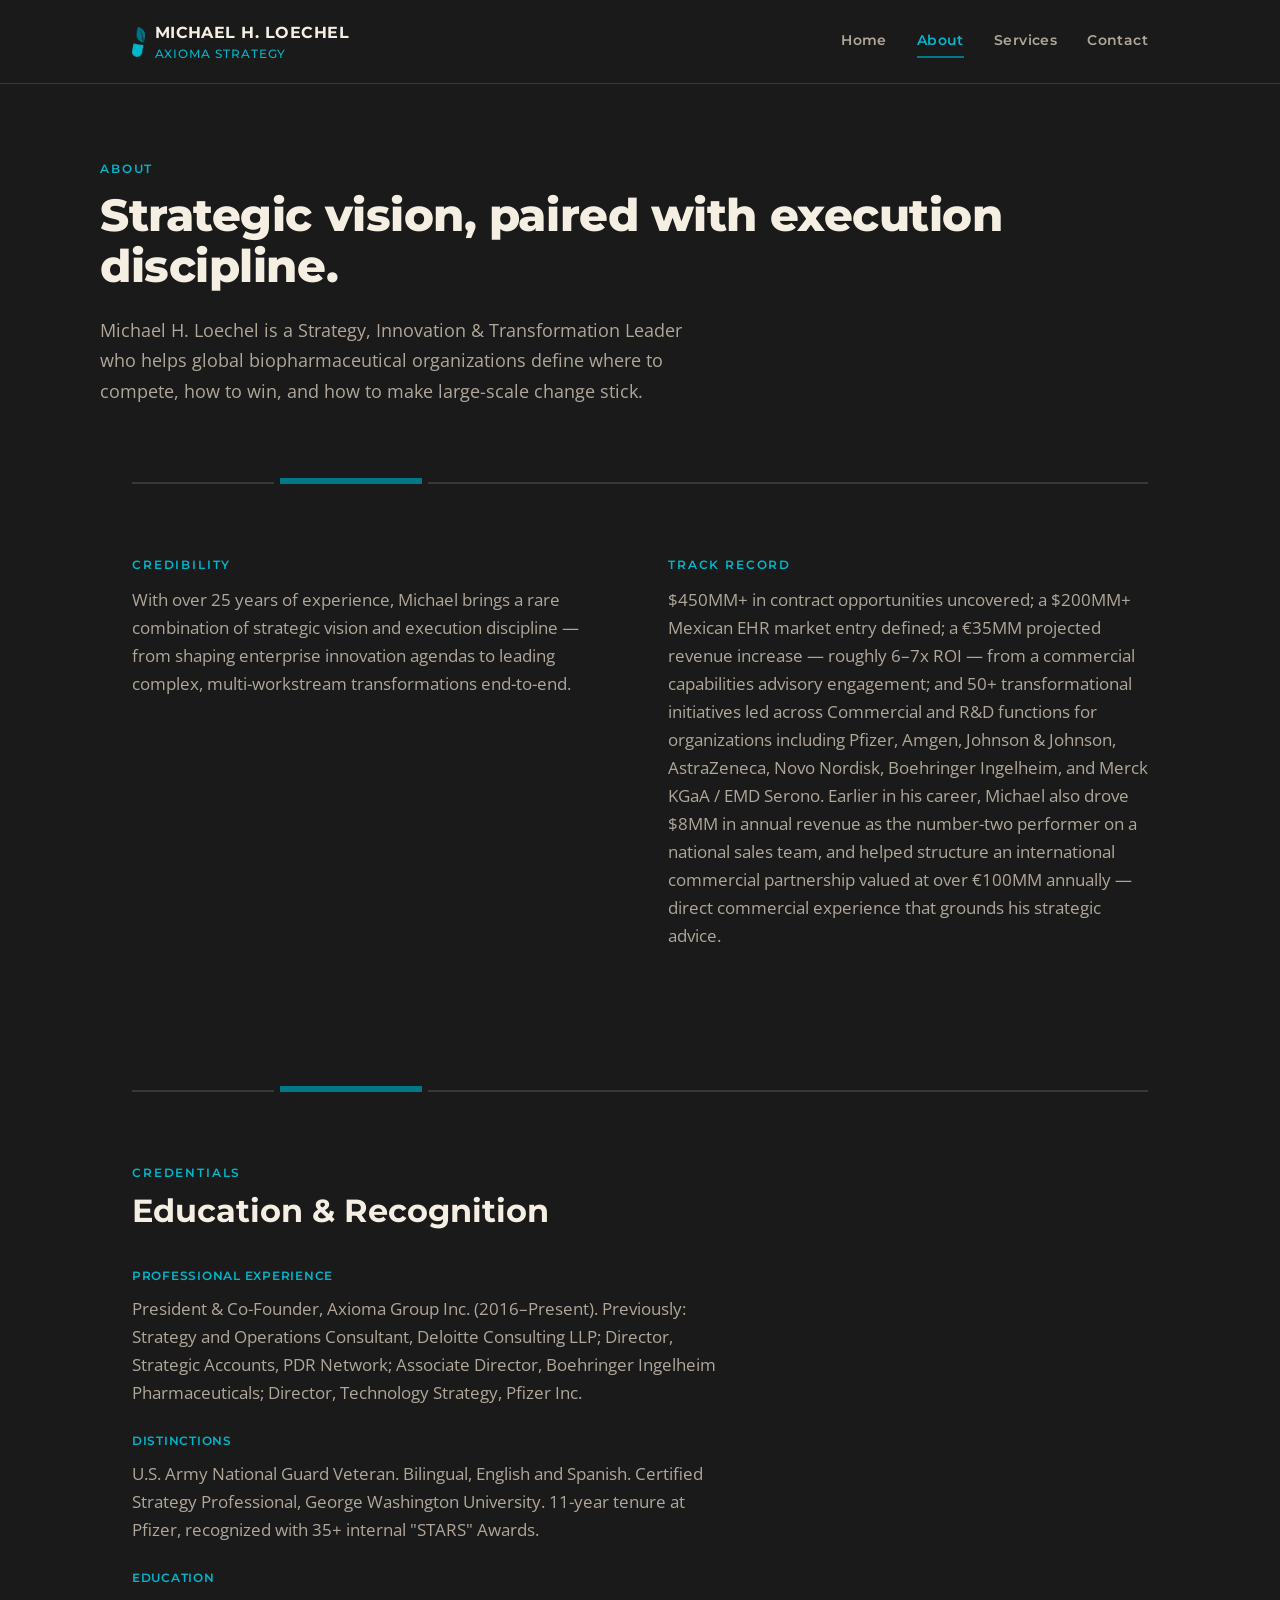
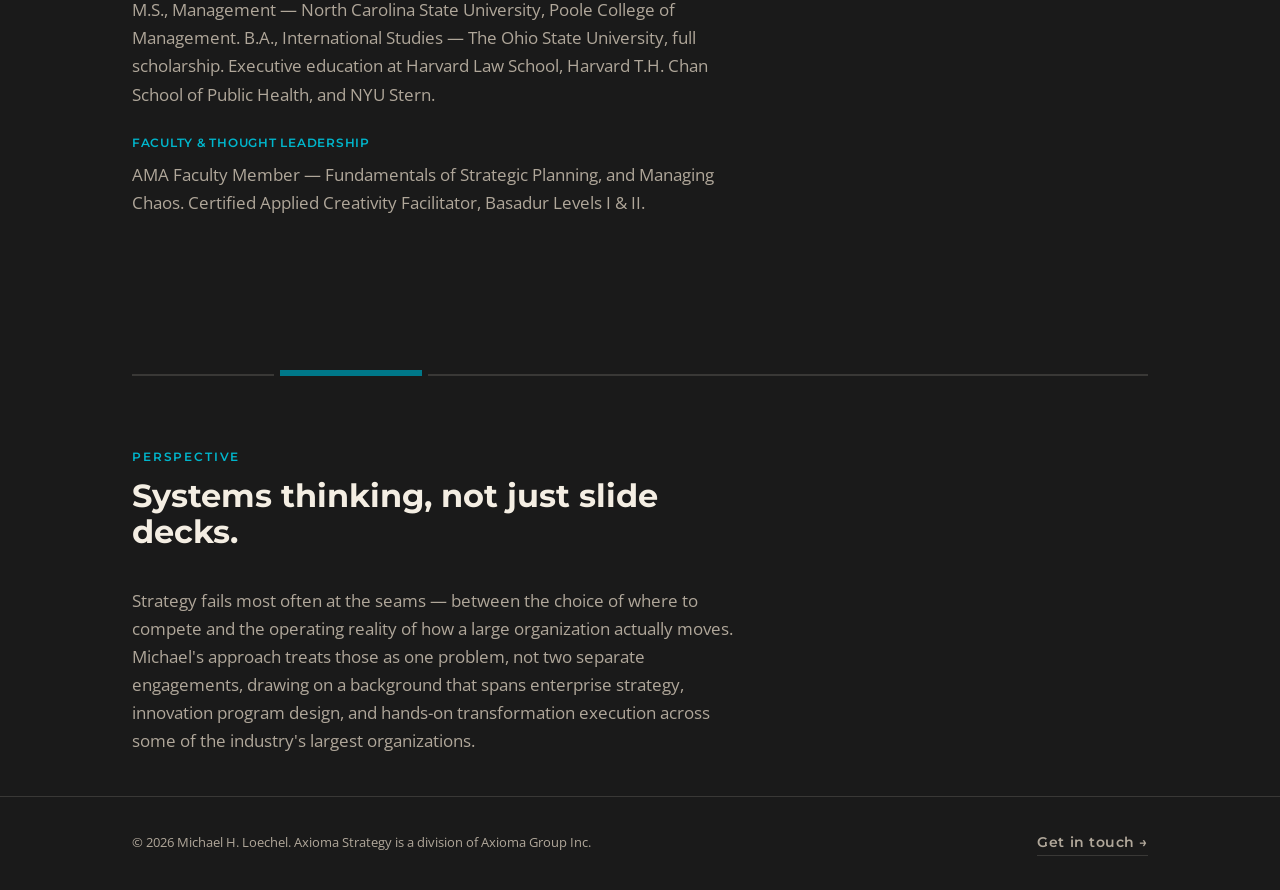
==== about.html @ edd71de4 "Update logo, favicon, spacing, and LinkedIn link" ====
<!DOCTYPE html>
<html lang="en">
<head>
<meta charset="UTF-8">
<meta name="viewport" content="width=device-width, initial-scale=1.0">
<title>About — Michael H. Loechel</title>
<meta name="description" content="Background, credentials, and track record of Michael H. Loechel, Strategy, Innovation & Transformation Leader.">
<link rel="icon" href="favicon.png" type="image/png">
<link rel="stylesheet" href="style.css">
</head>
<body>

<header class="site">
  <div class="nav-row">
    <a href="index.html" class="brand" style="text-decoration:none;">
      <img class="brand-mark" src="axioma-mark.png" alt="Axioma mark">
      <span class="brand-text">
        <span class="brand-name">Michael H. Loechel</span><br>
        <span class="brand-firm">Axioma Strategy</span>
      </span>
    </a>
    <nav class="main">
      <a href="index.html">Home</a>
      <a href="about.html" class="active">About</a>
      <a href="services.html">Services</a>
      <a href="contact.html">Contact</a>
    </nav>
  </div>
</header>

<main>
  <div class="wrap hero" style="padding-bottom:0;">
    <span class="eyebrow">About</span>
    <h1 style="font-size:clamp(2rem,3.6vw,2.8rem);">Strategic vision, paired with execution discipline.</h1>
    <p class="hero-lede" style="max-width:62ch;">Michael H. Loechel is a Strategy, Innovation &amp; Transformation Leader who helps global biopharmaceutical organizations define where to compete, how to win, and how to make large-scale change stick.</p>
  </div>

  <div class="wrap"><div class="cascade-divider"><span></span><span></span><span></span><span></span></div></div>

  <div class="wrap">
    <section>
      <div class="two-col">
        <div>
          <span class="eyebrow">Credibility</span>
          <p>With over 25 years of experience, Michael brings a rare combination of strategic vision and execution discipline — from shaping enterprise innovation agendas to leading complex, multi-workstream transformations end-to-end.</p>
        </div>
        <div>
          <span class="eyebrow">Track Record</span>
          <p>$450MM+ in contract opportunities uncovered; a $200MM+ Mexican EHR market entry defined; a €35MM projected revenue increase — roughly 6–7x ROI — from a commercial capabilities advisory engagement; and 50+ transformational initiatives led across Commercial and R&amp;D functions for organizations including Pfizer, Amgen, Johnson &amp; Johnson, AstraZeneca, Novo Nordisk, Boehringer Ingelheim, and Merck KGaA / EMD Serono. Earlier in his career, Michael also drove $8MM in annual revenue as the number-two performer on a national sales team, and helped structure an international commercial partnership valued at over €100MM annually — direct commercial experience that grounds his strategic advice.</p>
        </div>
      </div>
    </section>
  </div>

  <div class="wrap"><div class="cascade-divider"><span></span><span></span><span></span><span></span></div></div>

  <div class="wrap">
    <section>
      <div class="section-head">
        <span class="eyebrow">Credentials</span>
        <h2>Education &amp; Recognition</h2>
      </div>
      <dl class="credentials" style="max-width:60ch;">
        <dt>Professional Experience</dt>
        <dd>President &amp; Co-Founder, Axioma Group Inc. (2016–Present). Previously: Strategy and Operations Consultant, Deloitte Consulting LLP; Director, Strategic Accounts, PDR Network; Associate Director, Boehringer Ingelheim Pharmaceuticals; Director, Technology Strategy, Pfizer Inc.</dd>

        <dt>Distinctions</dt>
        <dd>U.S. Army National Guard Veteran. Bilingual, English and Spanish. Certified Strategy Professional, George Washington University. 11-year tenure at Pfizer, recognized with 35+ internal "STARS" Awards.</dd>

        <dt>Education</dt>
        <dd>M.S., Management — North Carolina State University, Poole College of Management. B.A., International Studies — The Ohio State University, full scholarship. Executive education at Harvard Law School, Harvard T.H. Chan School of Public Health, and NYU Stern.</dd>

        <dt>Faculty &amp; Thought Leadership</dt>
        <dd>AMA Faculty Member — Fundamentals of Strategic Planning, and Managing Chaos. Certified Applied Creativity Facilitator, Basadur Levels I &amp; II.</dd>
      </dl>
    </section>
  </div>

  <div class="wrap"><div class="cascade-divider"><span></span><span></span><span></span><span></span></div></div>

  <div class="wrap">
    <section style="padding-bottom:0;">
      <div class="section-head">
        <span class="eyebrow">Perspective</span>
        <h2>Systems thinking, not just slide decks.</h2>
      </div>
      <p style="max-width:62ch;">Strategy fails most often at the seams — between the choice of where to compete and the operating reality of how a large organization actually moves. Michael's approach treats those as one problem, not two separate engagements, drawing on a background that spans enterprise strategy, innovation program design, and hands-on transformation execution across some of the industry's largest organizations.</p>
    </section>
  </div>
</main>

<footer class="site">
  <div class="wrap footer-row">
    <span class="footer-legal">© 2026 Michael H. Loechel. Axioma Strategy is a division of Axioma Group Inc.</span>
    <a href="contact.html" class="btn-ghost">Get in touch →</a>
  </div>
</footer>

</body>
</html>
---- style.css ----
@import url('https://fonts.googleapis.com/css2?family=Montserrat:wght@400;500;600;700;800&family=Open+Sans:wght@400;500;600&display=swap');

:root{
  --bg:#1A1A1A;
  --text:#F4EEE3;
  --text-dim:#B0A79A;
  --copper:#007889;
  --copper-bright:#00B6CC;
  --line:rgba(244,238,227,0.14);
  --max:1080px;
}

*{box-sizing:border-box;}
html{scroll-behavior:smooth;}
body{
  margin:0;
  background:var(--bg);
  color:var(--text);
  font-family:'Open Sans',Tahoma,Arial,sans-serif;
  font-size:17px;
  line-height:1.65;
  -webkit-font-smoothing:antialiased;
}

a{color:var(--copper-bright);text-decoration:none;}
a:hover{color:var(--copper);text-decoration:underline;}
a:focus-visible, button:focus-visible{outline:2px solid var(--copper-bright);outline-offset:3px;}

h1,h2,h3{
  font-family:'Montserrat',Arial,sans-serif;
  color:var(--text);
  margin:0 0 .5em 0;
  line-height:1.15;
}
h1{font-weight:800;font-size:clamp(2.4rem,4.5vw,3.6rem);letter-spacing:-0.01em;}
h2{font-weight:700;font-size:clamp(1.5rem,2.6vw,2rem);}
h3{font-weight:600;font-size:1.15rem;}

p{margin:0 0 1.1em 0;color:var(--text-dim);}
p:last-child{margin-bottom:0;}

.eyebrow{
  font-family:'Montserrat',Arial,sans-serif;
  font-weight:600;
  font-size:.72rem;
  letter-spacing:.16em;
  text-transform:uppercase;
  color:var(--copper-bright);
  margin:0 0 .9em 0;
  display:block;
}

.wrap{max-width:var(--max);margin:0 auto;padding:0 32px;}

/* ---------- Nav ---------- */
header.site{
  border-bottom:1px solid var(--line);
  background:var(--bg);
  position:sticky;top:0;z-index:10;
}
.nav-row{
  max-width:var(--max);margin:0 auto;padding:22px 32px;
  display:flex;justify-content:space-between;align-items:center;gap:24px;flex-wrap:wrap;
}
.brand{display:flex;align-items:center;gap:10px;}
.brand-text{line-height:1.15;}
.brand-name{
  font-family:'Montserrat',Arial,sans-serif;font-weight:700;
  font-size:1.02rem;letter-spacing:.03em;color:var(--text);
  text-transform:uppercase;
}
.brand-firm{
  font-family:'Montserrat',Arial,sans-serif;font-weight:500;
  font-size:.72rem;letter-spacing:.08em;color:var(--copper-bright);
  text-transform:uppercase;
}
.brand-mark{height:30px;width:auto;flex-shrink:0;}

nav.main{display:flex;gap:30px;}
nav.main a{
  font-family:'Montserrat',Arial,sans-serif;font-weight:600;font-size:.85rem;
  letter-spacing:.03em;color:var(--text-dim);text-decoration:none;
  padding:4px 0;border-bottom:2px solid transparent;
}
nav.main a:hover{color:var(--text);text-decoration:none;border-bottom-color:var(--line);}
nav.main a.active{color:var(--copper-bright);border-bottom-color:var(--copper);}

/* ---------- Hero ---------- */
.hero{padding:76px 0 56px 0;}
.hero-grid{
  display:grid;grid-template-columns:1.15fr .85fr;gap:56px;align-items:center;
}
.hero-lede{font-size:1.15rem;color:var(--text-dim);max-width:46ch;}
.hero-cascade{width:100%;height:auto;}
.cta-row{margin-top:34px;display:flex;gap:22px;align-items:center;flex-wrap:wrap;}
.btn{
  font-family:'Montserrat',Arial,sans-serif;font-weight:600;font-size:.85rem;
  letter-spacing:.04em;text-transform:uppercase;
  background:var(--copper);color:var(--text);padding:14px 26px;
  border:1px solid var(--copper);display:inline-block;text-decoration:none;
}
.btn:hover{background:var(--copper-bright);border-color:var(--copper-bright);color:#101014;text-decoration:none;}
.btn-ghost{
  font-family:'Montserrat',Arial,sans-serif;font-weight:600;font-size:.85rem;
  letter-spacing:.04em;color:var(--text-dim);text-decoration:none;
  border-bottom:1px solid var(--line);padding-bottom:2px;
}
.btn-ghost:hover{color:var(--copper-bright);border-color:var(--copper);}

/* ---------- Cascade divider (signature structural device) ---------- */
.cascade-divider{display:flex;height:14px;margin:64px 0;}
.cascade-divider span{height:2px;align-self:flex-end;background:var(--line);}
.cascade-divider span:nth-child(1){width:14%;}
.cascade-divider span:nth-child(2){width:14%;height:6px;background:var(--copper);margin:0 6px;}
.cascade-divider span:nth-child(3){width:14%;}
.cascade-divider span:nth-child(4){flex:1;}

/* ---------- Sections ---------- */
section{padding:8px 0 64px 0;}
.section-head{max-width:60ch;margin-bottom:36px;}

.stat-row{display:grid;grid-template-columns:repeat(3,1fr);gap:40px;margin-top:40px;}
.stat{border-top:2px solid var(--copper);padding-top:16px;}
.stat .num{
  font-family:'Montserrat',Arial,sans-serif;font-weight:800;font-size:2.1rem;color:var(--text);
  display:block;margin-bottom:6px;
}
.stat .label{color:var(--text-dim);font-size:.92rem;}

.two-col{display:grid;grid-template-columns:1fr 1fr;gap:56px;}
.list-clean{list-style:none;margin:0;padding:0;}
.list-clean li{padding:14px 0;border-bottom:1px solid var(--line);}
.list-clean li:first-child{border-top:1px solid var(--line);}

.service-item{padding:28px 0;border-top:1px solid var(--line);display:grid;grid-template-columns:.6fr 2fr;gap:32px;}
.service-item:last-child{border-bottom:1px solid var(--line);}
.service-num{font-family:'Montserrat',Arial,sans-serif;font-weight:700;color:var(--copper-bright);font-size:.85rem;letter-spacing:.06em;}
.service-body h3{margin-bottom:.4em;color:var(--text);}
.service-body p{color:var(--text-dim);}

.credentials dt{
  font-family:'Montserrat',Arial,sans-serif;font-weight:600;font-size:.78rem;
  letter-spacing:.06em;text-transform:uppercase;color:var(--copper-bright);
  margin-top:24px;
}
.credentials dt:first-child{margin-top:0;}
.credentials dd{margin:8px 0 0 0;color:var(--text-dim);}

/* ---------- Contact ---------- */
.contact-block{
  border-top:1px solid var(--line);border-bottom:1px solid var(--line);
  padding:40px 0;margin:8px 0 40px 0;
}
.contact-row{display:flex;justify-content:space-between;align-items:baseline;padding:14px 0;gap:20px;flex-wrap:wrap;}
.contact-row + .contact-row{border-top:1px solid var(--line);}
.contact-label{font-family:'Montserrat',Arial,sans-serif;font-weight:600;font-size:.78rem;letter-spacing:.06em;text-transform:uppercase;color:var(--text-dim);}
.contact-value{font-size:1.05rem;color:var(--text);}

/* ---------- Footer ---------- */
footer.site{border-top:1px solid var(--line);padding:34px 0;margin-top:40px;}
.footer-row{display:flex;justify-content:space-between;align-items:center;flex-wrap:wrap;gap:12px;}
.footer-legal{font-size:.82rem;color:var(--text-dim);}

@media (max-width:760px){
  .hero-grid{grid-template-columns:1fr;}
  .hero-cascade{max-width:220px;order:-1;}
  .two-col{grid-template-columns:1fr;gap:8px;}
  .stat-row{grid-template-columns:1fr;gap:24px;}
  .service-item{grid-template-columns:1fr;gap:8px;}
  .nav-row{padding:18px 20px;}
  .wrap{padding:0 20px;}
  nav.main{gap:18px;width:100%;justify-content:flex-start;}
}

@media (prefers-reduced-motion: reduce){
  html{scroll-behavior:auto;}
}
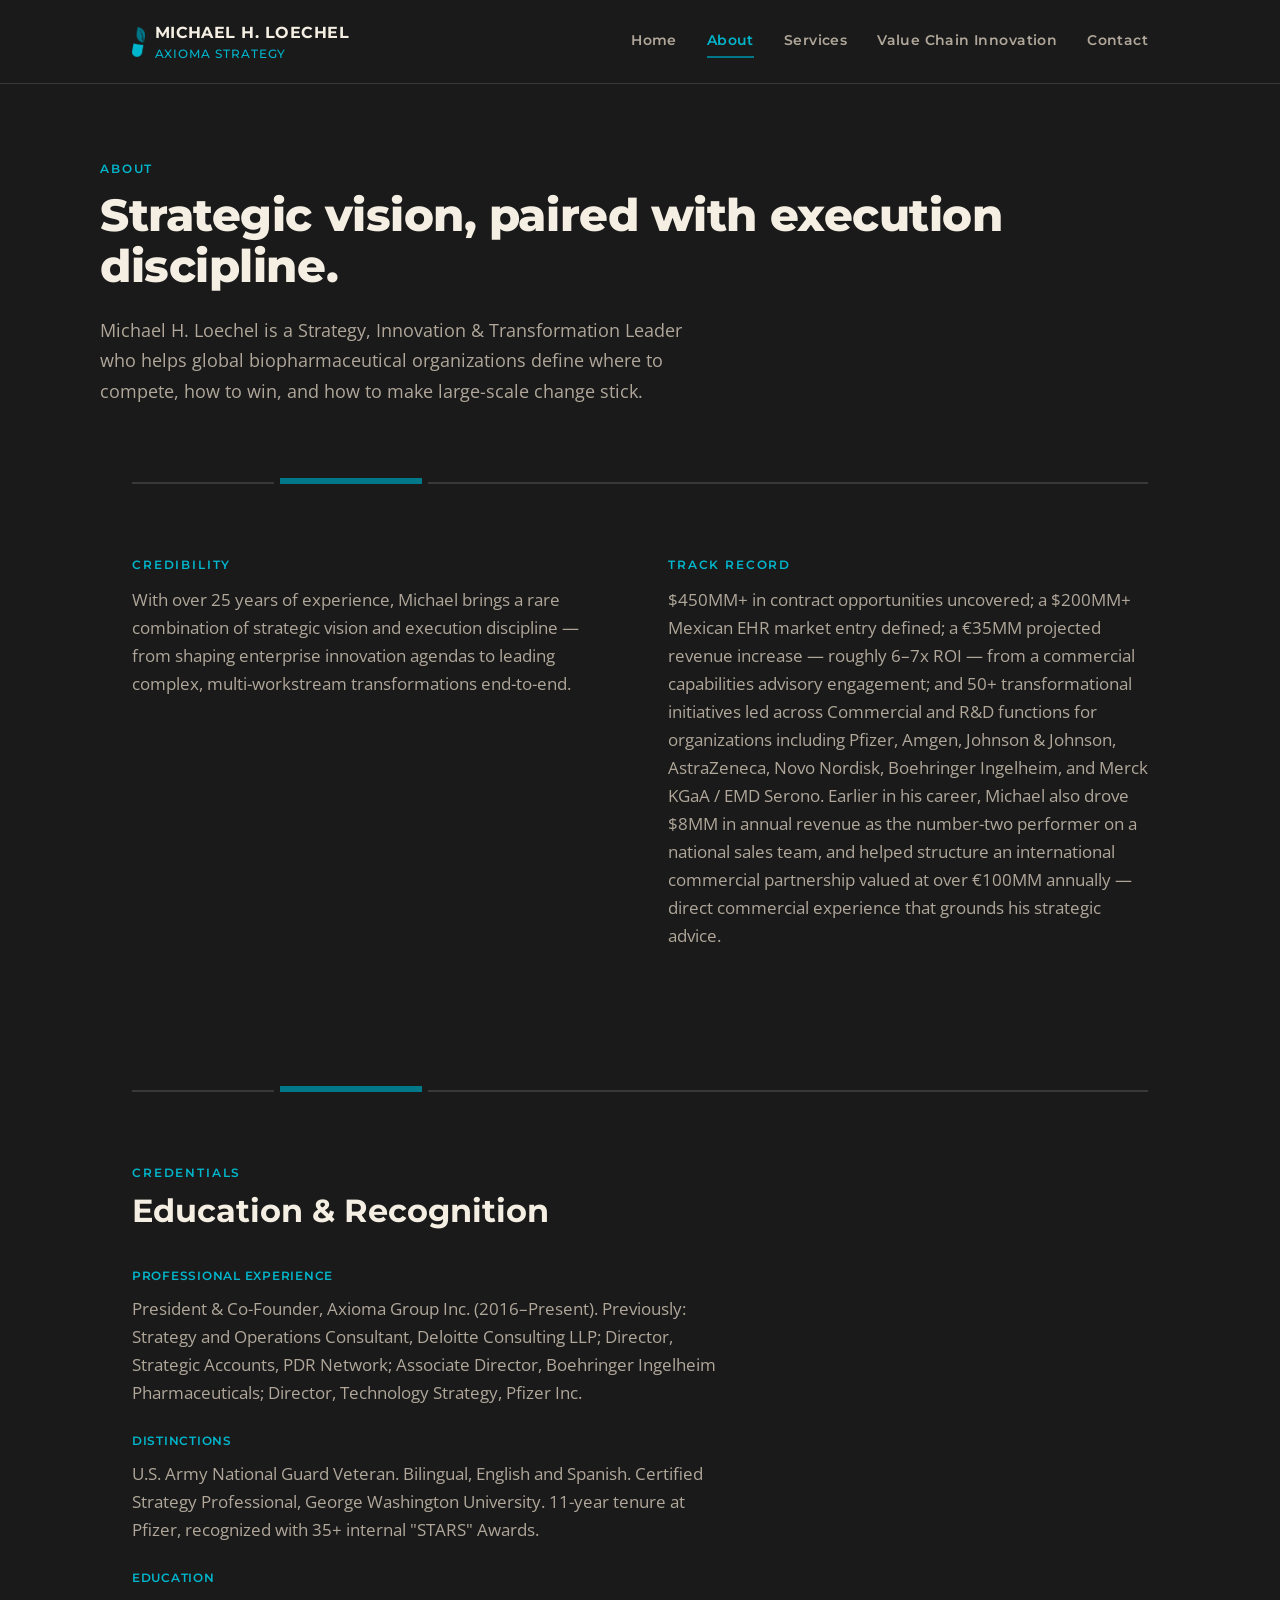
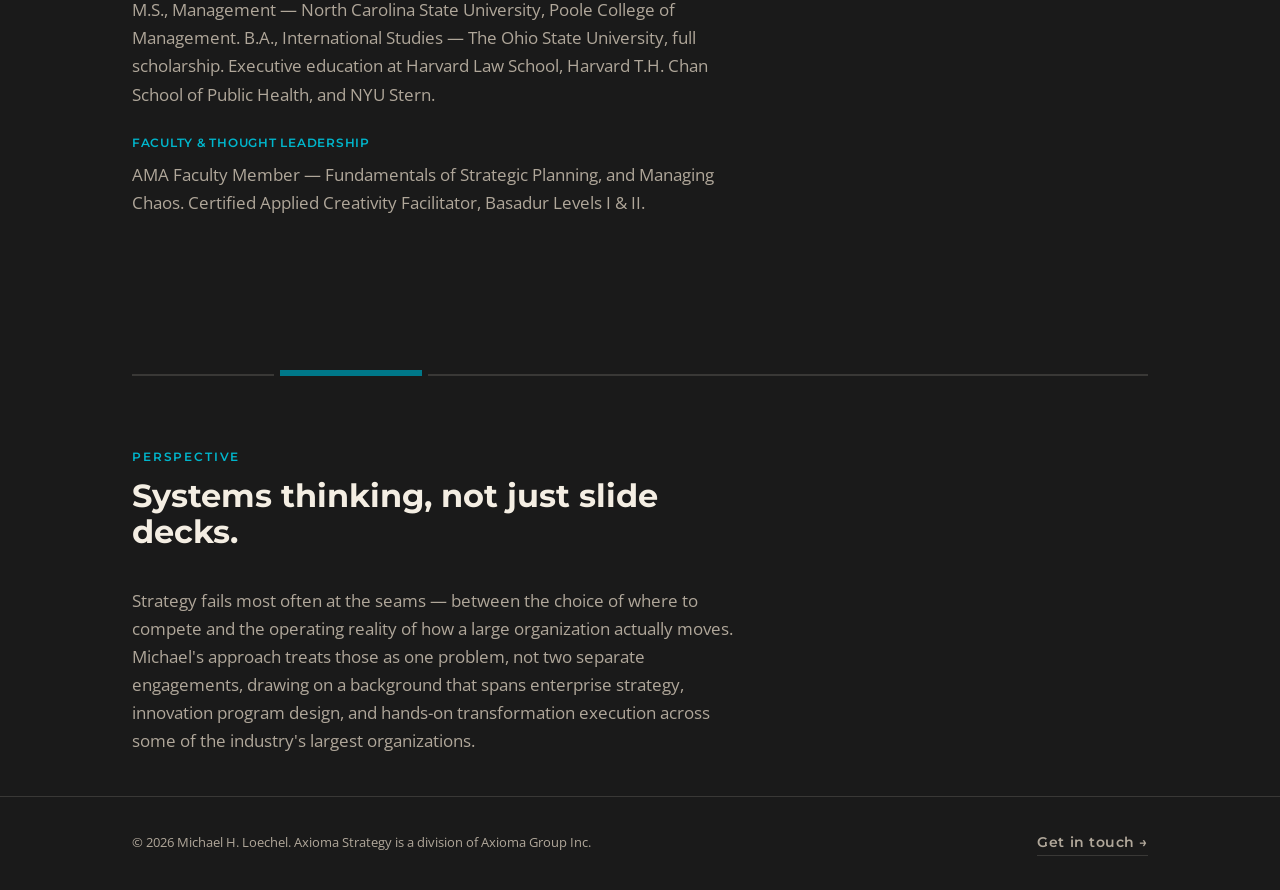
==== commit 7b6ceed5: "Add files via upload" ====
--- a/about.html
+++ b/about.html
@@ -23,6 +23,7 @@
       <a href="index.html">Home</a>
       <a href="about.html" class="active">About</a>
       <a href="services.html">Services</a>
+      <a href="value-chain-innovation.html">Value Chain Innovation</a>
       <a href="contact.html">Contact</a>
     </nav>
   </div>
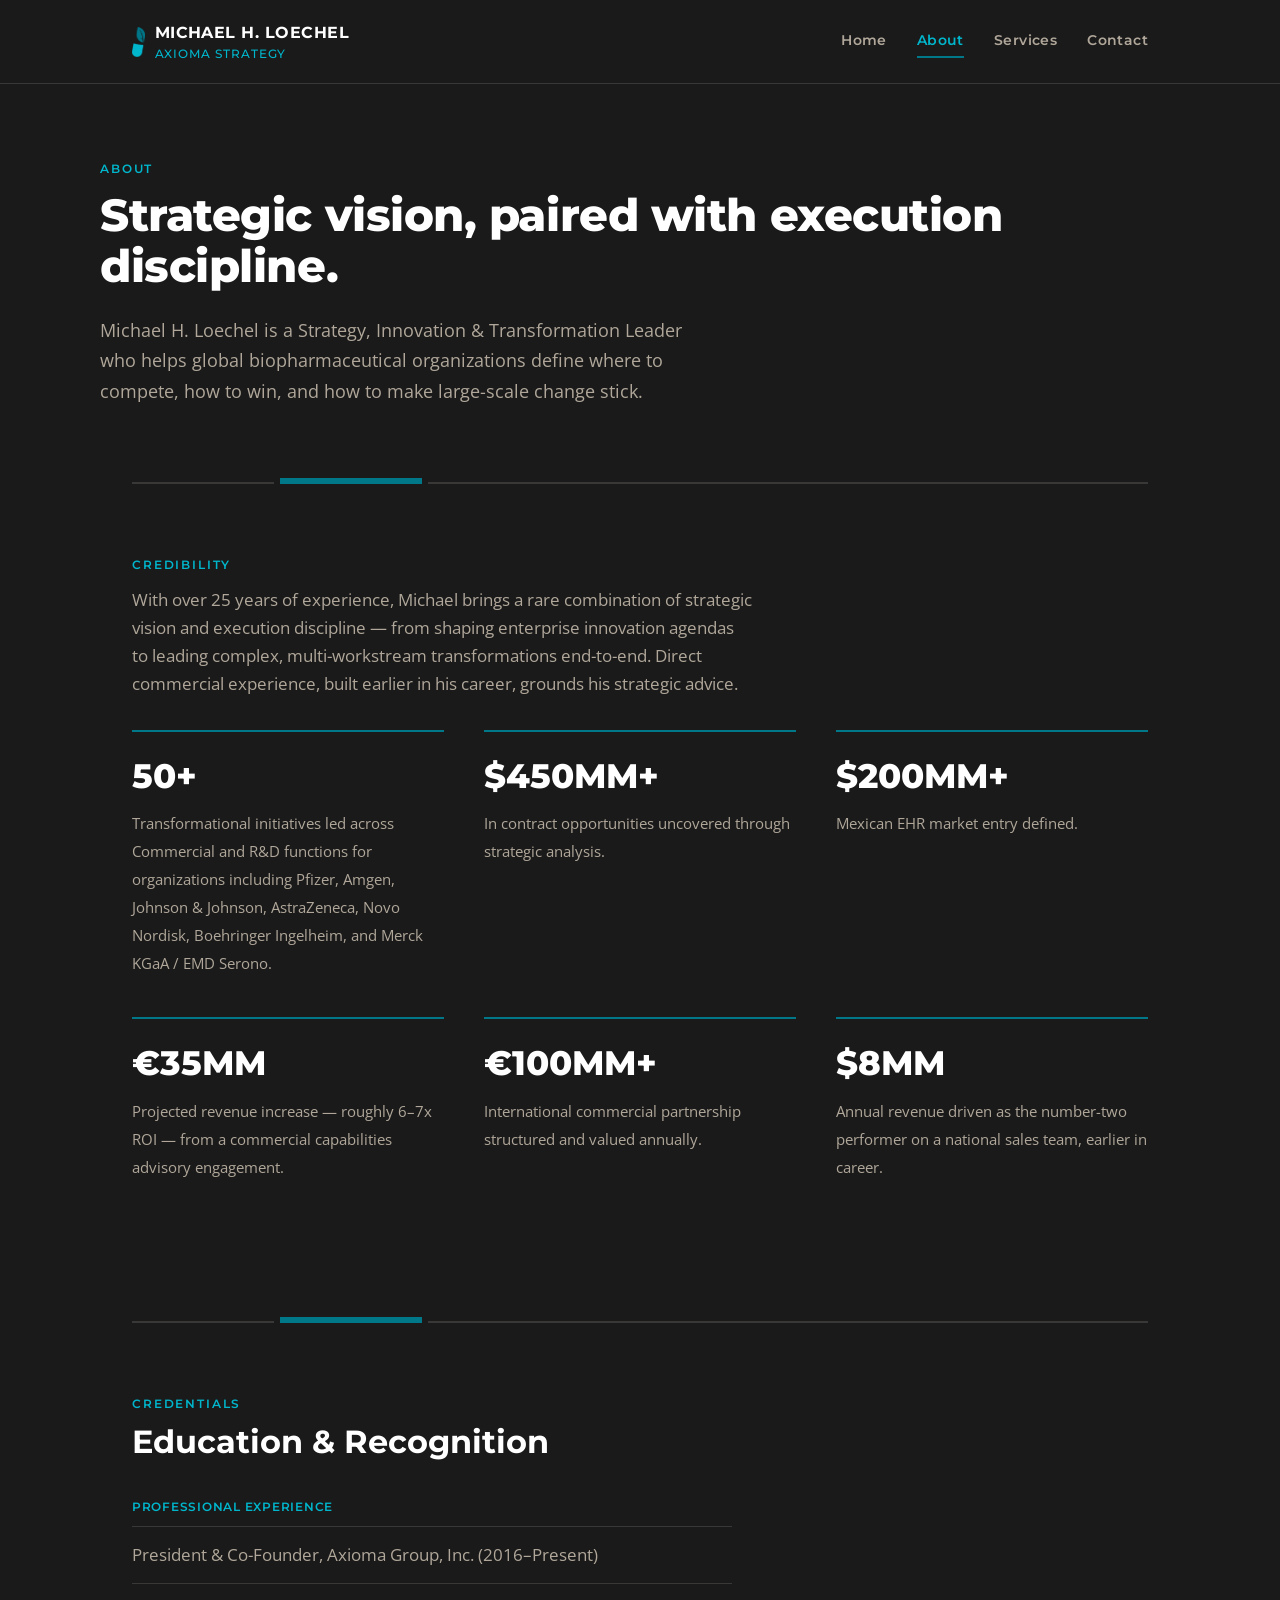
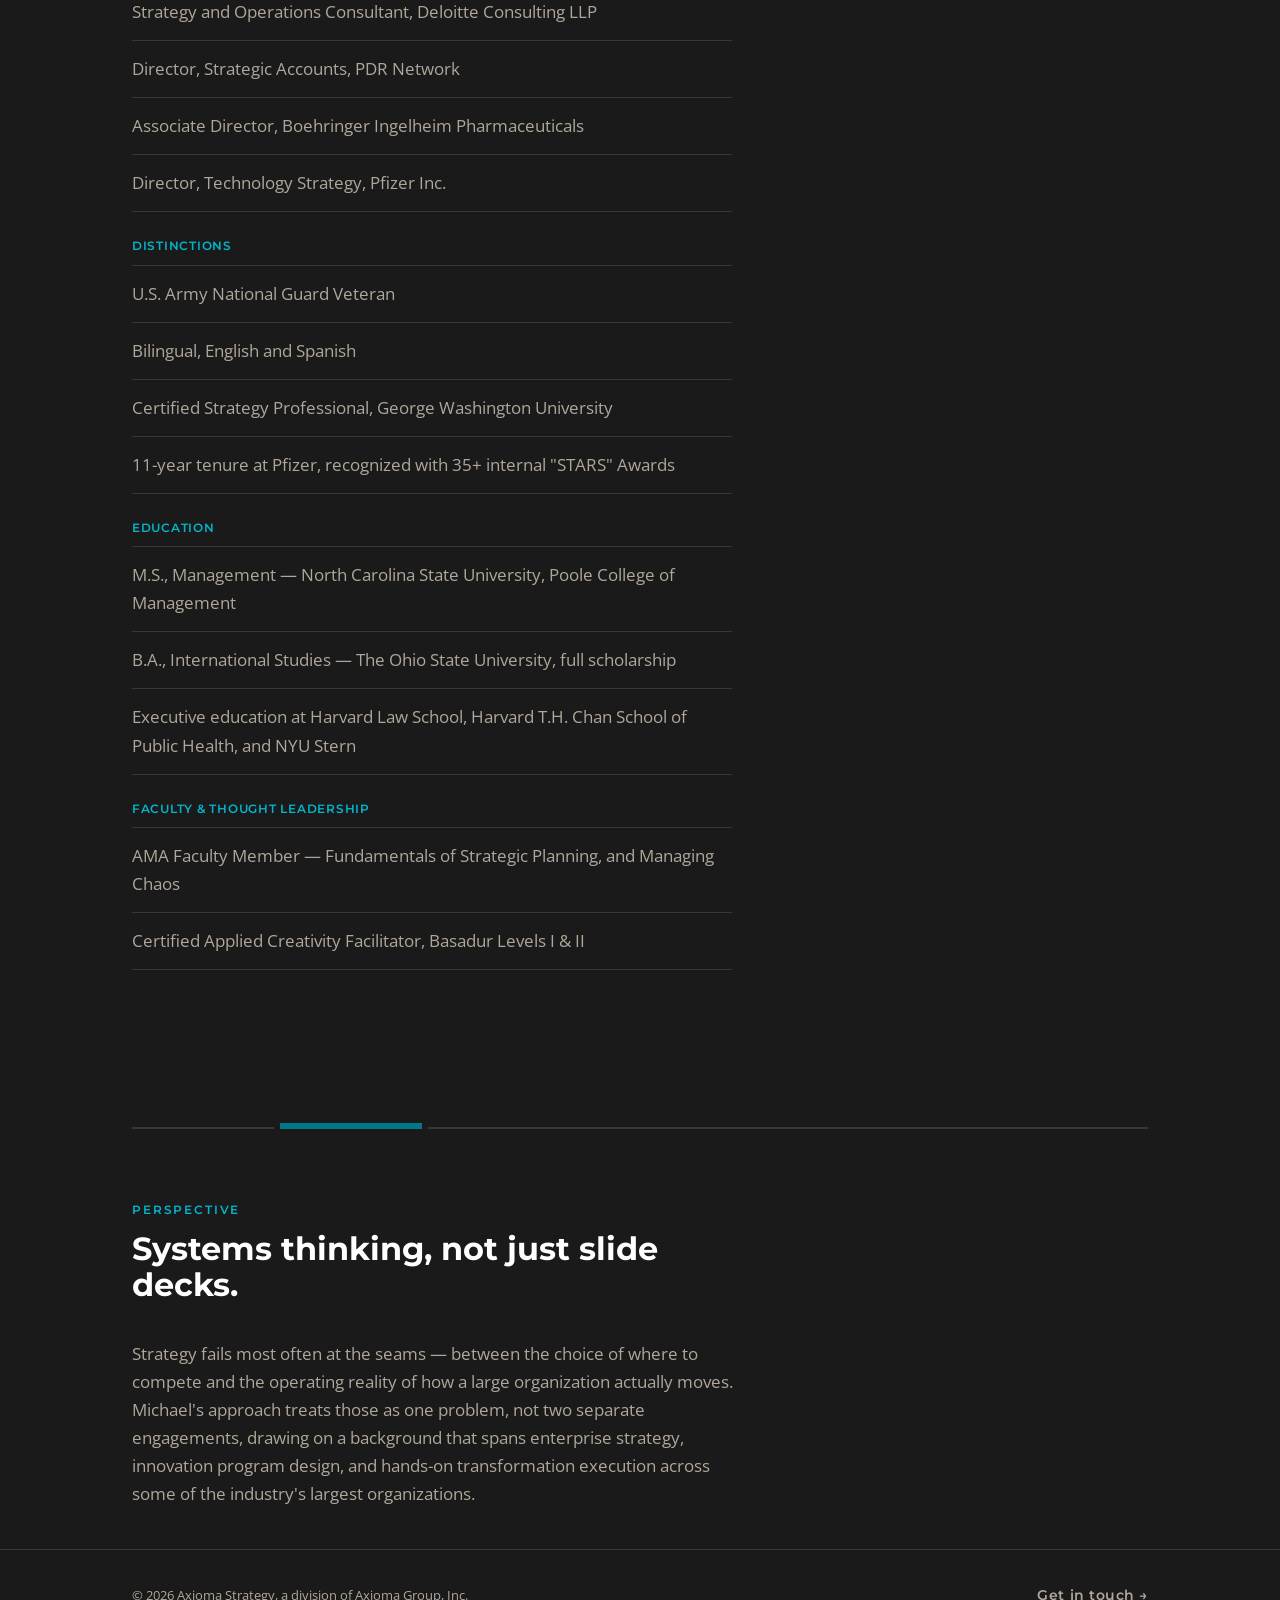
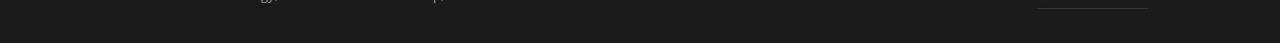
==== commit 12a8f1f9: "Add files via upload" ====
--- a/about.html
+++ b/about.html
@@ -23,7 +23,6 @@
       <a href="index.html">Home</a>
       <a href="about.html" class="active">About</a>
       <a href="services.html">Services</a>
-      <a href="value-chain-innovation.html">Value Chain Innovation</a>
       <a href="contact.html">Contact</a>
     </nav>
   </div>
@@ -40,14 +39,32 @@
 
   <div class="wrap">
     <section>
-      <div class="two-col">
-        <div>
-          <span class="eyebrow">Credibility</span>
-          <p>With over 25 years of experience, Michael brings a rare combination of strategic vision and execution discipline — from shaping enterprise innovation agendas to leading complex, multi-workstream transformations end-to-end.</p>
+      <span class="eyebrow">Credibility</span>
+      <p style="max-width:62ch;">With over 25 years of experience, Michael brings a rare combination of strategic vision and execution discipline — from shaping enterprise innovation agendas to leading complex, multi-workstream transformations end-to-end. Direct commercial experience, built earlier in his career, grounds his strategic advice.</p>
+      <div class="stat-row" style="margin-top:32px;">
+        <div class="stat">
+          <span class="num">50+</span>
+          <span class="label">Transformational initiatives led across Commercial and R&amp;D functions for organizations including Pfizer, Amgen, Johnson &amp; Johnson, AstraZeneca, Novo Nordisk, Boehringer Ingelheim, and Merck KGaA / EMD Serono.</span>
         </div>
-        <div>
-          <span class="eyebrow">Track Record</span>
-          <p>$450MM+ in contract opportunities uncovered; a $200MM+ Mexican EHR market entry defined; a €35MM projected revenue increase — roughly 6–7x ROI — from a commercial capabilities advisory engagement; and 50+ transformational initiatives led across Commercial and R&amp;D functions for organizations including Pfizer, Amgen, Johnson &amp; Johnson, AstraZeneca, Novo Nordisk, Boehringer Ingelheim, and Merck KGaA / EMD Serono. Earlier in his career, Michael also drove $8MM in annual revenue as the number-two performer on a national sales team, and helped structure an international commercial partnership valued at over €100MM annually — direct commercial experience that grounds his strategic advice.</p>
+        <div class="stat">
+          <span class="num">$450MM+</span>
+          <span class="label">In contract opportunities uncovered through strategic analysis.</span>
+        </div>
+        <div class="stat">
+          <span class="num">$200MM+</span>
+          <span class="label">Mexican EHR market entry defined.</span>
+        </div>
+        <div class="stat">
+          <span class="num">€35MM</span>
+          <span class="label">Projected revenue increase — roughly 6–7x ROI — from a commercial capabilities advisory engagement.</span>
+        </div>
+        <div class="stat">
+          <span class="num">€100MM+</span>
+          <span class="label">International commercial partnership structured and valued annually.</span>
+        </div>
+        <div class="stat">
+          <span class="num">$8MM</span>
+          <span class="label">Annual revenue driven as the number-two performer on a national sales team, earlier in career.</span>
         </div>
       </div>
     </section>
@@ -63,16 +80,42 @@
       </div>
       <dl class="credentials" style="max-width:60ch;">
         <dt>Professional Experience</dt>
-        <dd>President &amp; Co-Founder, Axioma Group Inc. (2016–Present). Previously: Strategy and Operations Consultant, Deloitte Consulting LLP; Director, Strategic Accounts, PDR Network; Associate Director, Boehringer Ingelheim Pharmaceuticals; Director, Technology Strategy, Pfizer Inc.</dd>
+        <dd>
+          <ul class="list-clean">
+            <li>President &amp; Co-Founder, Axioma Group, Inc. (2016–Present)</li>
+            <li>Strategy and Operations Consultant, Deloitte Consulting LLP</li>
+            <li>Director, Strategic Accounts, PDR Network</li>
+            <li>Associate Director, Boehringer Ingelheim Pharmaceuticals</li>
+            <li>Director, Technology Strategy, Pfizer Inc.</li>
+          </ul>
+        </dd>
 
         <dt>Distinctions</dt>
-        <dd>U.S. Army National Guard Veteran. Bilingual, English and Spanish. Certified Strategy Professional, George Washington University. 11-year tenure at Pfizer, recognized with 35+ internal "STARS" Awards.</dd>
+        <dd>
+          <ul class="list-clean">
+            <li>U.S. Army National Guard Veteran</li>
+            <li>Bilingual, English and Spanish</li>
+            <li>Certified Strategy Professional, George Washington University</li>
+            <li>11-year tenure at Pfizer, recognized with 35+ internal "STARS" Awards</li>
+          </ul>
+        </dd>
 
         <dt>Education</dt>
-        <dd>M.S., Management — North Carolina State University, Poole College of Management. B.A., International Studies — The Ohio State University, full scholarship. Executive education at Harvard Law School, Harvard T.H. Chan School of Public Health, and NYU Stern.</dd>
+        <dd>
+          <ul class="list-clean">
+            <li>M.S., Management — North Carolina State University, Poole College of Management</li>
+            <li>B.A., International Studies — The Ohio State University, full scholarship</li>
+            <li>Executive education at Harvard Law School, Harvard T.H. Chan School of Public Health, and NYU Stern</li>
+          </ul>
+        </dd>
 
         <dt>Faculty &amp; Thought Leadership</dt>
-        <dd>AMA Faculty Member — Fundamentals of Strategic Planning, and Managing Chaos. Certified Applied Creativity Facilitator, Basadur Levels I &amp; II.</dd>
+        <dd>
+          <ul class="list-clean">
+            <li>AMA Faculty Member — Fundamentals of Strategic Planning, and Managing Chaos</li>
+            <li>Certified Applied Creativity Facilitator, Basadur Levels I &amp; II</li>
+          </ul>
+        </dd>
       </dl>
     </section>
   </div>
@@ -92,7 +135,7 @@
 
 <footer class="site">
   <div class="wrap footer-row">
-    <span class="footer-legal">© 2026 Michael H. Loechel. Axioma Strategy is a division of Axioma Group Inc.</span>
+    <span class="footer-legal">© 2026 Axioma Strategy, a division of Axioma Group, Inc.</span>
     <a href="contact.html" class="btn-ghost">Get in touch →</a>
   </div>
 </footer>
--- a/style.css
+++ b/style.css
@@ -2,7 +2,7 @@
 
 :root{
   --bg:#1A1A1A;
-  --text:#F4EEE3;
+  --text:#FFFFFF;
   --text-dim:#B0A79A;
   --copper:#007889;
   --copper-bright:#00B6CC;
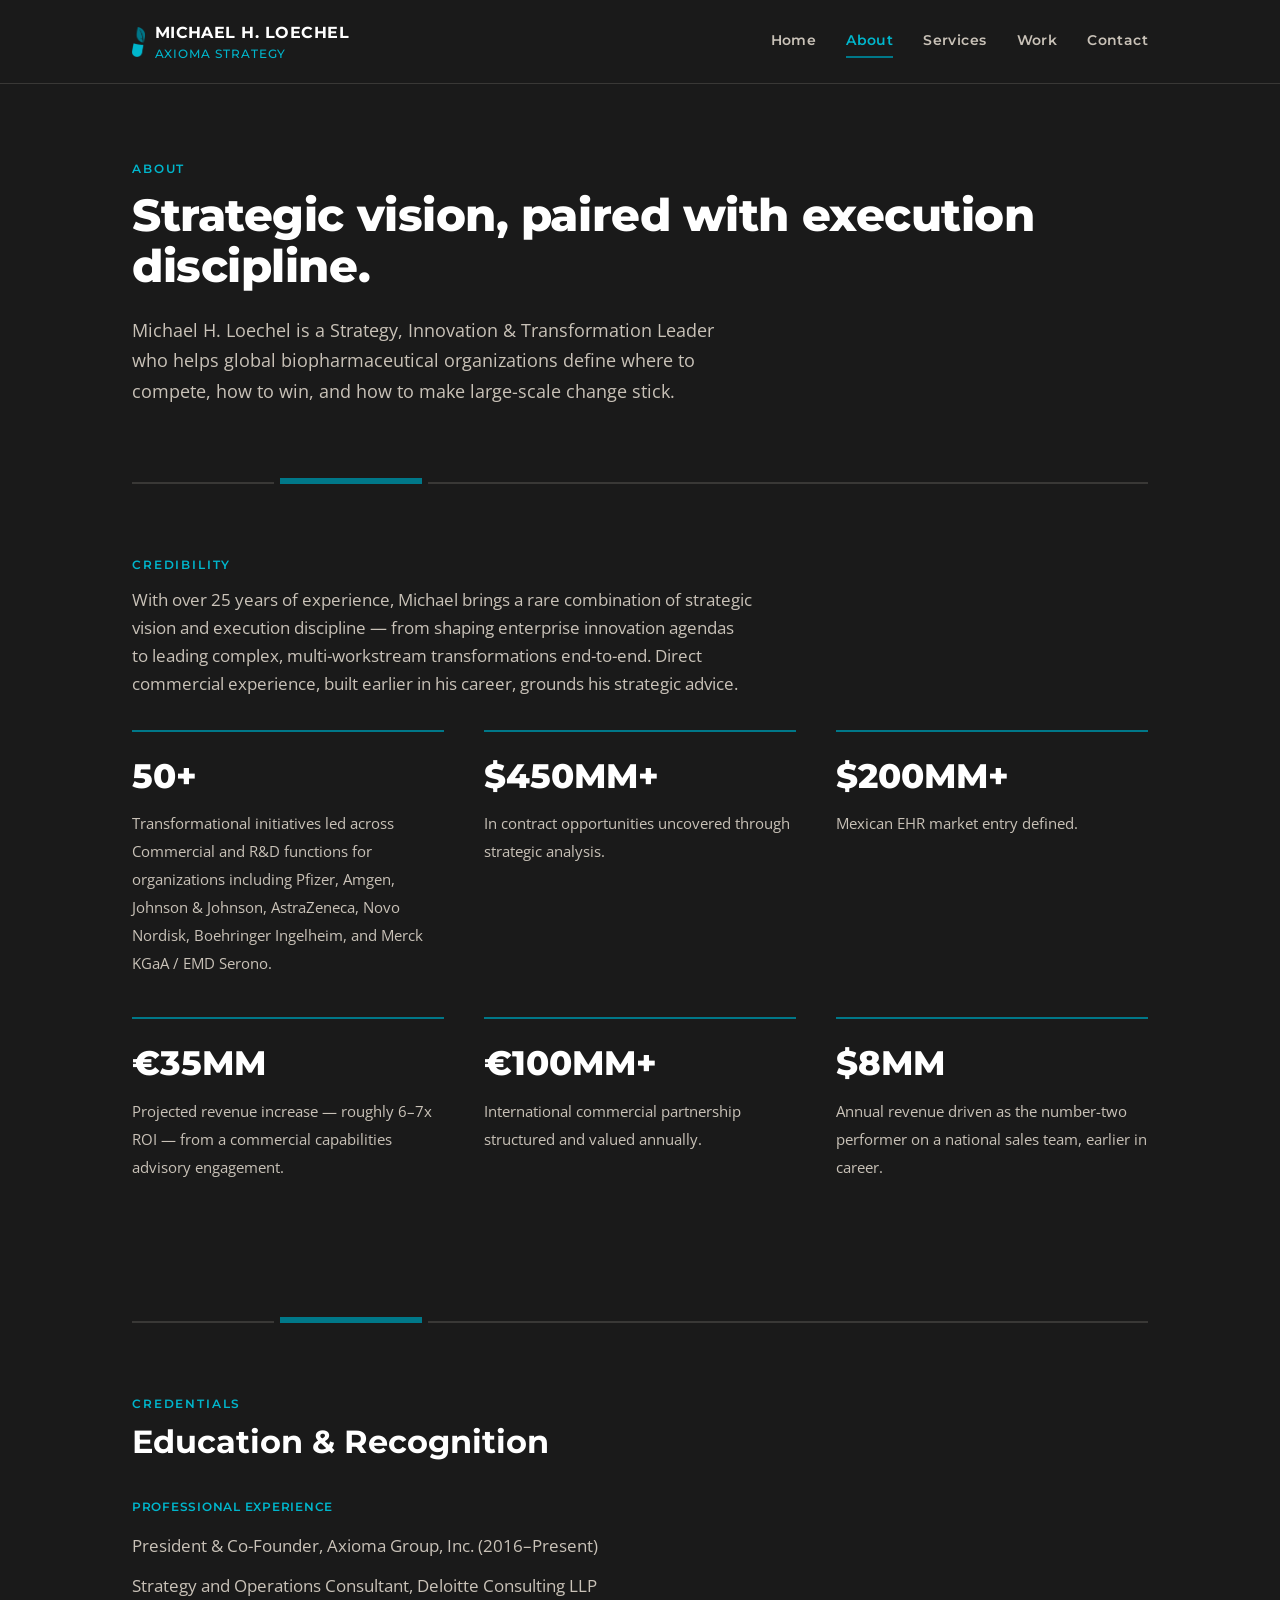
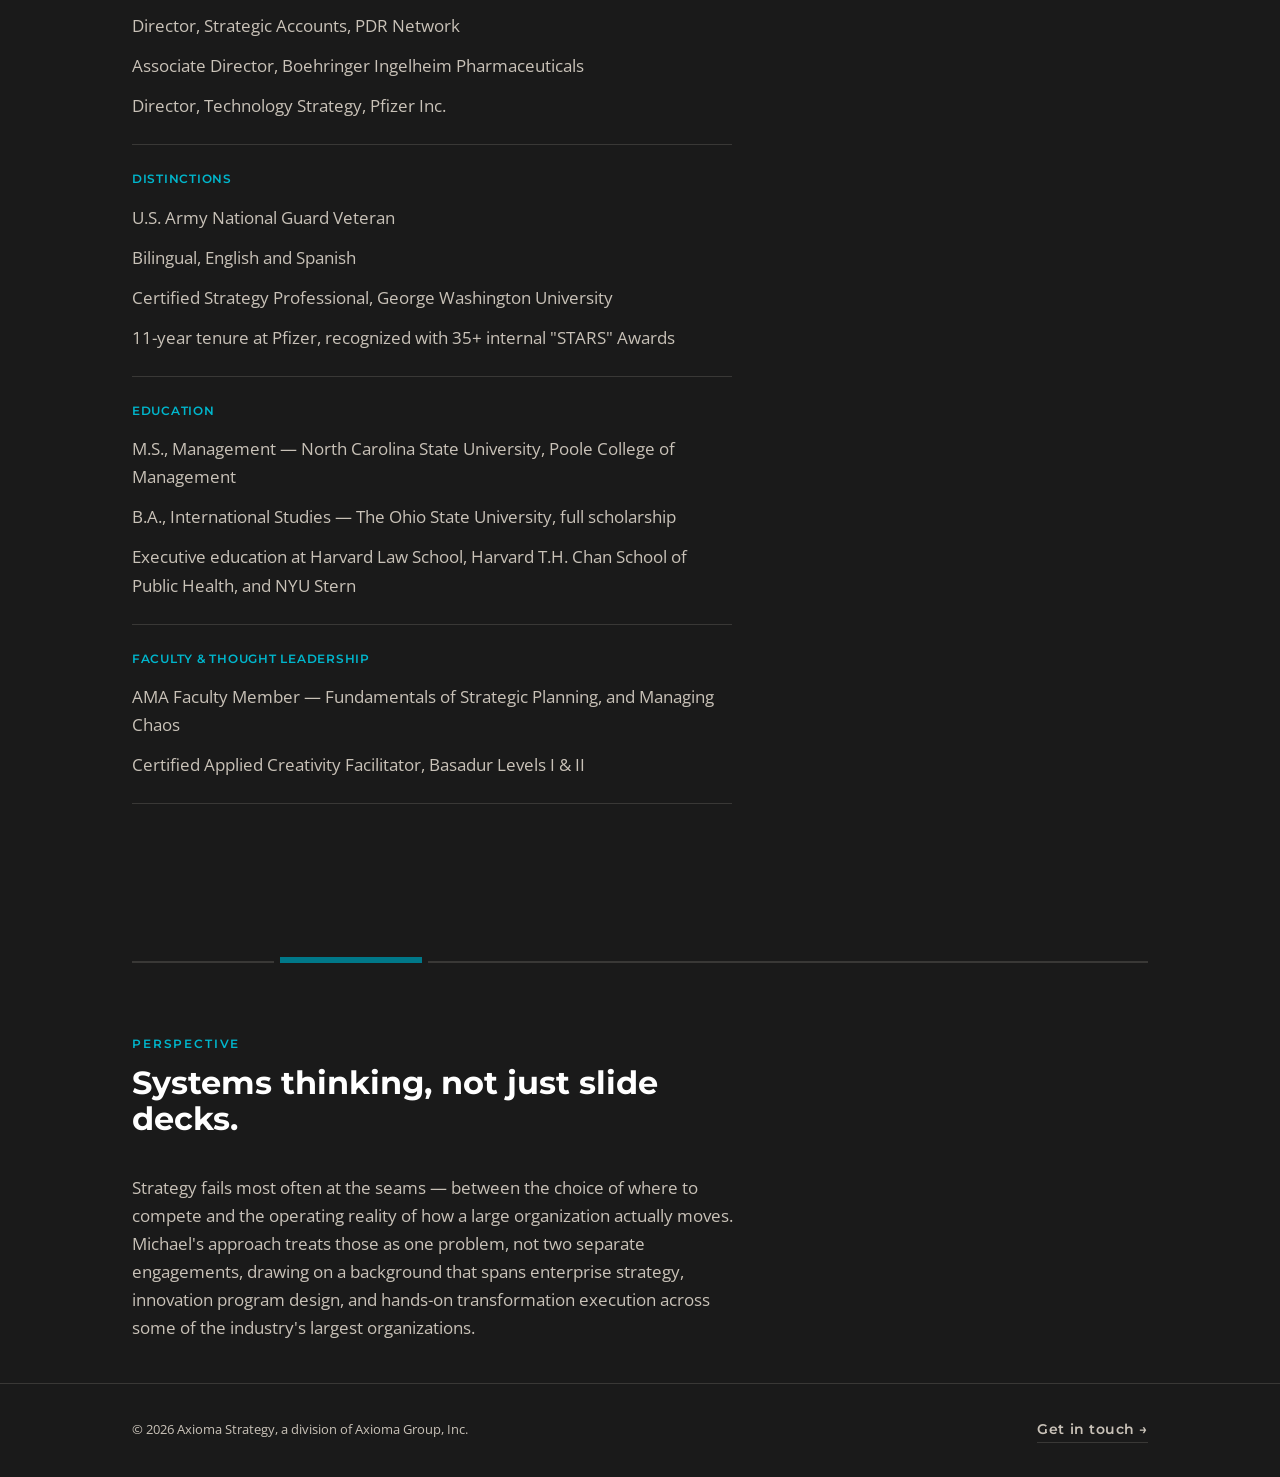
==== commit 675514e4: "Add files via upload" ====
--- a/about.html
+++ b/about.html
@@ -23,6 +23,7 @@
       <a href="index.html">Home</a>
       <a href="about.html" class="active">About</a>
       <a href="services.html">Services</a>
+      <a href="work.html">Work</a>
       <a href="contact.html">Contact</a>
     </nav>
   </div>
--- a/style.css
+++ b/style.css
@@ -3,7 +3,7 @@
 :root{
   --bg:#1A1A1A;
   --text:#FFFFFF;
-  --text-dim:#B0A79A;
+  --text-dim:#C9C2B8;
   --copper:#007889;
   --copper-bright:#00B6CC;
   --line:rgba(244,238,227,0.14);
@@ -86,7 +86,7 @@
 nav.main a.active{color:var(--copper-bright);border-bottom-color:var(--copper);}
 
 /* ---------- Hero ---------- */
-.hero{padding:76px 0 56px 0;}
+.hero{padding-top:76px;padding-bottom:56px;}
 .hero-grid{
   display:grid;grid-template-columns:1.15fr .85fr;gap:56px;align-items:center;
 }
@@ -129,8 +129,7 @@
 
 .two-col{display:grid;grid-template-columns:1fr 1fr;gap:56px;}
 .list-clean{list-style:none;margin:0;padding:0;}
-.list-clean li{padding:14px 0;border-bottom:1px solid var(--line);}
-.list-clean li:first-child{border-top:1px solid var(--line);}
+.list-clean li{padding:6px 0;}
 
 .service-item{padding:28px 0;border-top:1px solid var(--line);display:grid;grid-template-columns:.6fr 2fr;gap:32px;}
 .service-item:last-child{border-bottom:1px solid var(--line);}
@@ -144,7 +143,7 @@
   margin-top:24px;
 }
 .credentials dt:first-child{margin-top:0;}
-.credentials dd{margin:8px 0 0 0;color:var(--text-dim);}
+.credentials dd{margin:8px 0 0 0;color:var(--text-dim);padding-bottom:18px;border-bottom:1px solid var(--line);}
 
 /* ---------- Contact ---------- */
 .contact-block{
@@ -175,3 +174,33 @@
 @media (prefers-reduced-motion: reduce){
   html{scroll-behavior:auto;}
 }
+
+/* ---------- Case Studies ---------- */
+.cs-block{padding:56px 0;border-top:1px solid var(--line);}
+.cs-block:first-child{border-top:none;padding-top:0;}
+.cs-title{font-size:clamp(1.7rem,3vw,2.3rem);margin-bottom:.2em;}
+.cs-subtitle{color:var(--text-dim);font-size:1.05rem;margin-bottom:2em;}
+.cs-challenge{border-left:3px solid var(--copper);padding:14px 22px;margin:0 0 8px 0;background:rgba(0,120,137,0.07);}
+.cs-challenge p{color:var(--text);font-style:italic;font-size:1rem;margin:0;}
+.cs-section{display:grid;grid-template-columns:.48fr 2fr;gap:32px;padding:24px 0;border-top:1px solid var(--line);}
+.cs-section-label{font-family:'Montserrat',Arial,sans-serif;font-weight:700;color:var(--copper-bright);font-size:.82rem;letter-spacing:.06em;text-transform:uppercase;padding-top:3px;}
+.cs-body p{color:var(--text-dim);}
+.cs-body ol,.cs-body ul{margin:.5em 0 0 0;padding-left:1.3em;color:var(--text-dim);}
+.cs-body ol li,.cs-body ul li{padding:5px 0;line-height:1.65;}
+.cs-body strong{color:var(--text);}
+.cs-footer-tags{margin-top:24px;padding-top:20px;border-top:1px solid var(--line);display:flex;flex-wrap:wrap;gap:10px;}
+.cs-pill{font-family:'Montserrat',Arial,sans-serif;font-weight:600;font-size:.7rem;letter-spacing:.09em;text-transform:uppercase;padding:5px 12px;border:1px solid rgba(0,120,137,0.45);color:var(--copper-bright);}
+
+/* ---------- Work preview cards (home page) ---------- */
+.cs-preview-row{display:grid;grid-template-columns:repeat(3,1fr);gap:24px;margin-top:32px;}
+.cs-preview-card{display:block;padding:24px 20px;border:1px solid var(--line);text-decoration:none;transition:border-color .18s ease;}
+.cs-preview-card:hover{border-color:var(--copper);text-decoration:none;}
+.cs-preview-tag{font-family:'Montserrat',Arial,sans-serif;font-weight:600;font-size:.68rem;letter-spacing:.1em;text-transform:uppercase;color:var(--copper-bright);display:block;margin-bottom:12px;}
+.cs-preview-card h3{color:var(--text);margin-bottom:.35em;font-size:1.08rem;}
+.cs-preview-card p{color:var(--text-dim);font-size:.9rem;margin:0;line-height:1.55;}
+
+@media(max-width:760px){
+  .cs-section{grid-template-columns:1fr;gap:8px;}
+  .cs-block{padding:40px 0;}
+  .cs-preview-row{grid-template-columns:1fr;gap:16px;}
+}
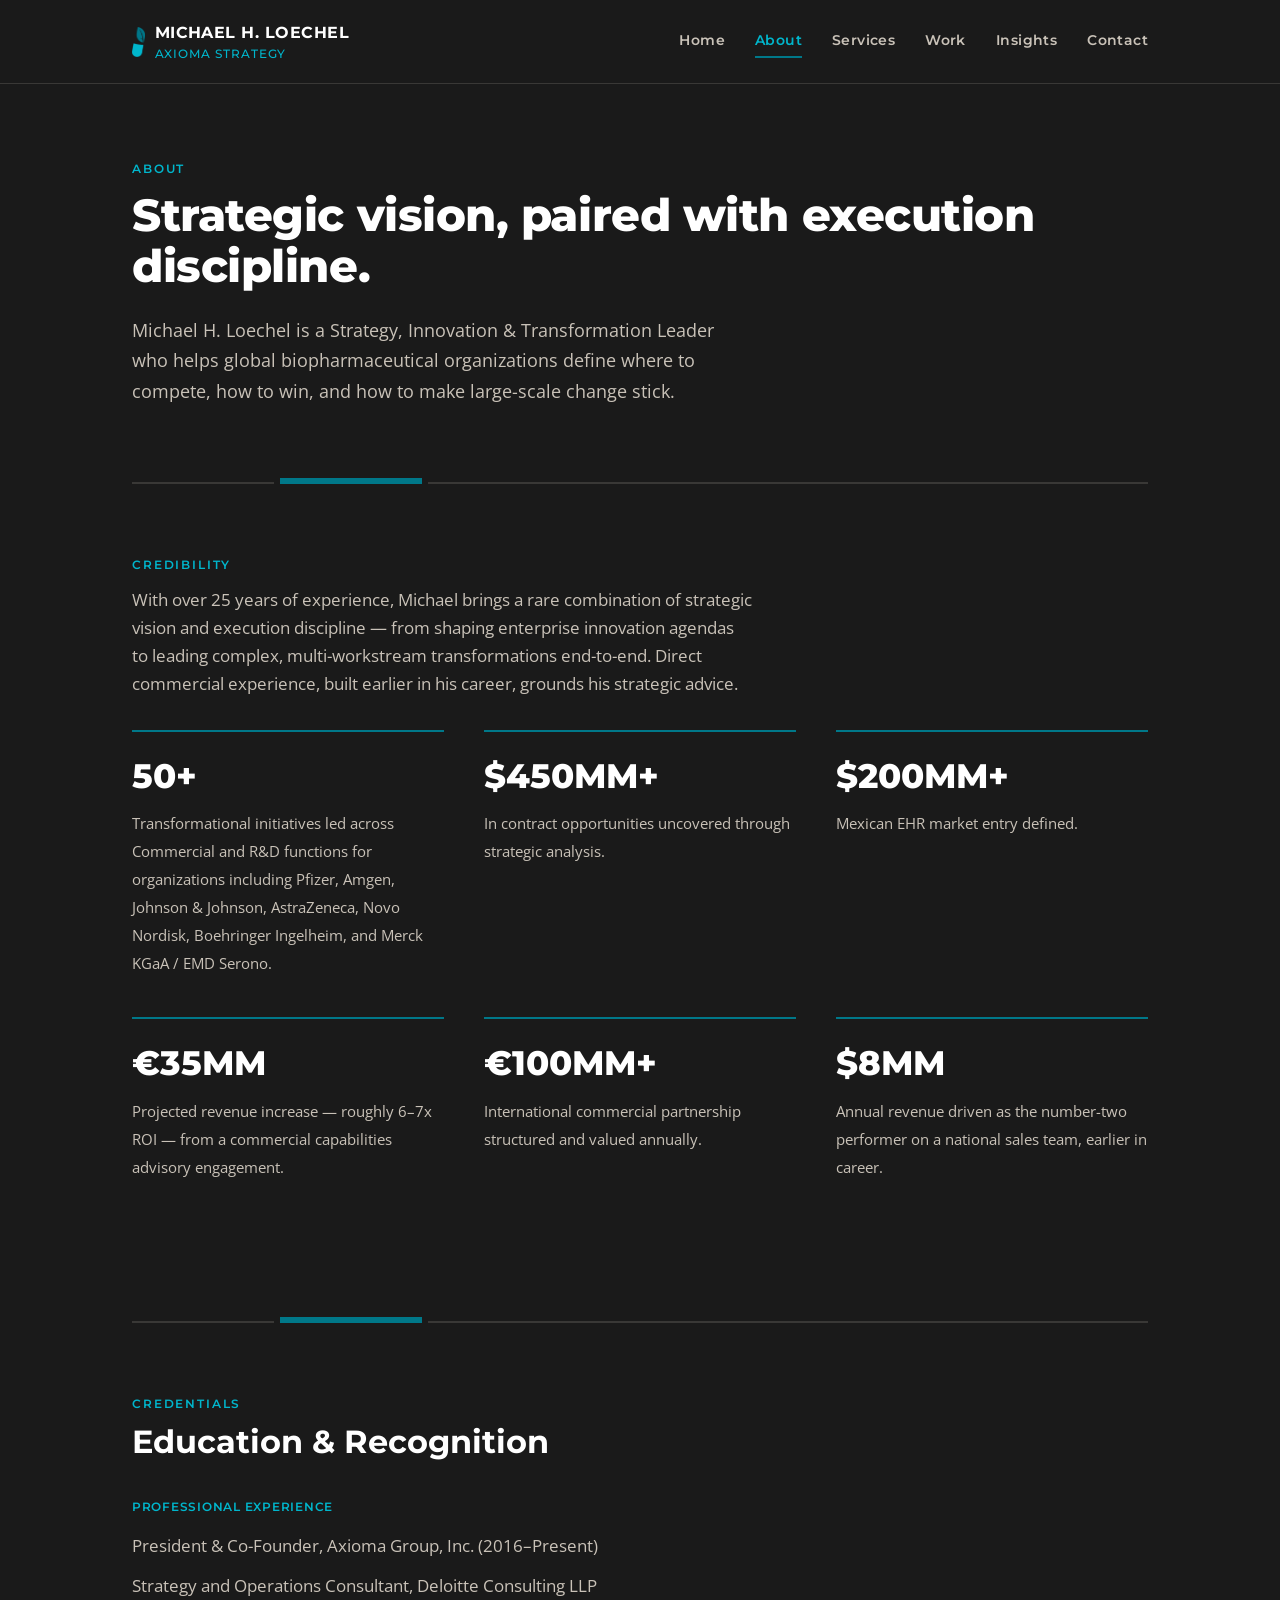
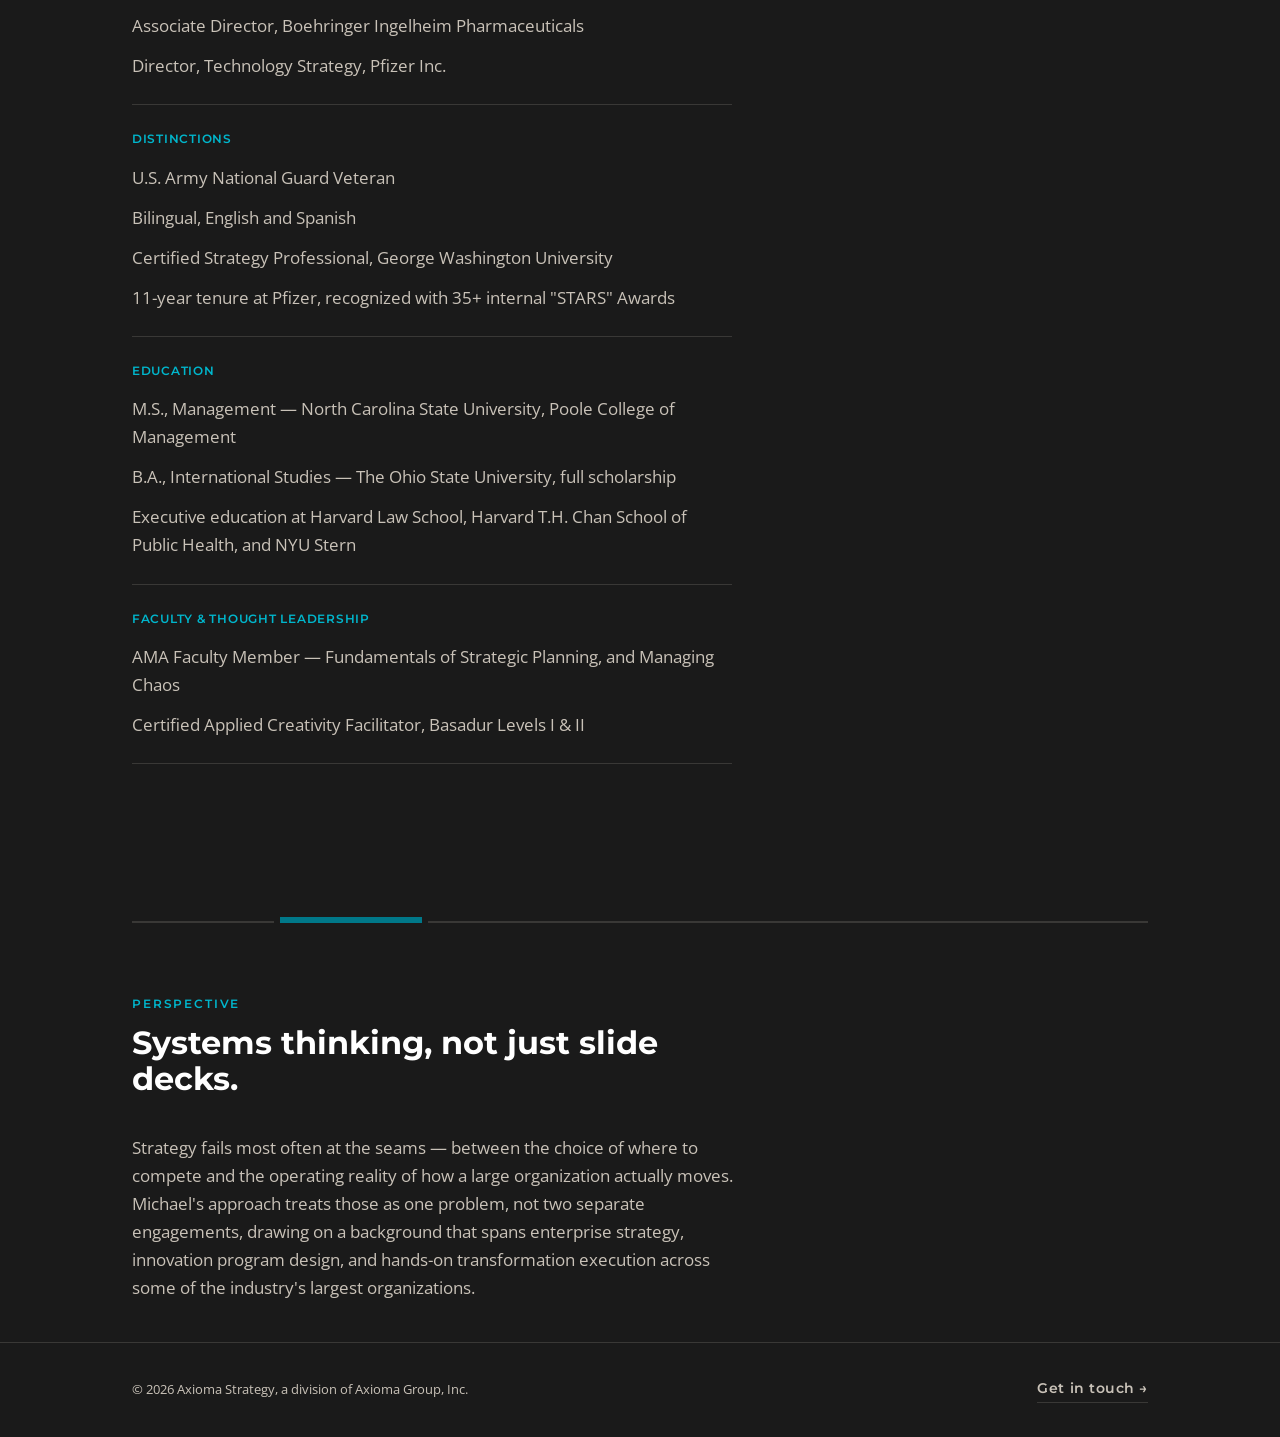
==== commit e3e120a9: "Add files via upload" ====
--- a/about.html
+++ b/about.html
@@ -24,6 +24,7 @@
       <a href="about.html" class="active">About</a>
       <a href="services.html">Services</a>
       <a href="work.html">Work</a>
+      <a href="insights.html">Insights</a>
       <a href="contact.html">Contact</a>
     </nav>
   </div>
@@ -85,7 +86,6 @@
           <ul class="list-clean">
             <li>President &amp; Co-Founder, Axioma Group, Inc. (2016–Present)</li>
             <li>Strategy and Operations Consultant, Deloitte Consulting LLP</li>
-            <li>Director, Strategic Accounts, PDR Network</li>
             <li>Associate Director, Boehringer Ingelheim Pharmaceuticals</li>
             <li>Director, Technology Strategy, Pfizer Inc.</li>
           </ul>
--- a/style.css
+++ b/style.css
@@ -204,3 +204,19 @@
   .cs-block{padding:40px 0;}
   .cs-preview-row{grid-template-columns:1fr;gap:16px;}
 }
+
+/* ---------- Insights ---------- */
+.insight-list{display:grid;gap:24px;margin-top:32px;}
+.insight-card{display:block;padding:28px 26px;border:1px solid var(--line);text-decoration:none;transition:border-color .18s ease;}
+.insight-card:hover{border-color:var(--copper);text-decoration:none;}
+.insight-meta{font-family:'Montserrat',Arial,sans-serif;font-weight:600;font-size:.7rem;letter-spacing:.1em;text-transform:uppercase;color:var(--copper-bright);display:block;margin-bottom:12px;}
+.insight-card h3{color:var(--text);font-size:1.3rem;margin-bottom:.45em;}
+.insight-card p{color:var(--text-dim);font-size:.98rem;margin:0;}
+.article{max-width:68ch;}
+.article h1{font-size:clamp(1.9rem,3.4vw,2.6rem);margin-bottom:.4em;}
+.article h2{font-size:1.3rem;margin:2em 0 .6em 0;}
+.article p{color:var(--text-dim);font-size:1.02rem;}
+.article p strong{color:var(--text);}
+.article-meta{font-size:.88rem;color:var(--text-dim);margin-bottom:2em;}
+.article-byline{margin-top:3em;padding-top:1.4em;border-top:1px solid var(--line);}
+.article-byline p{font-size:.92rem;}
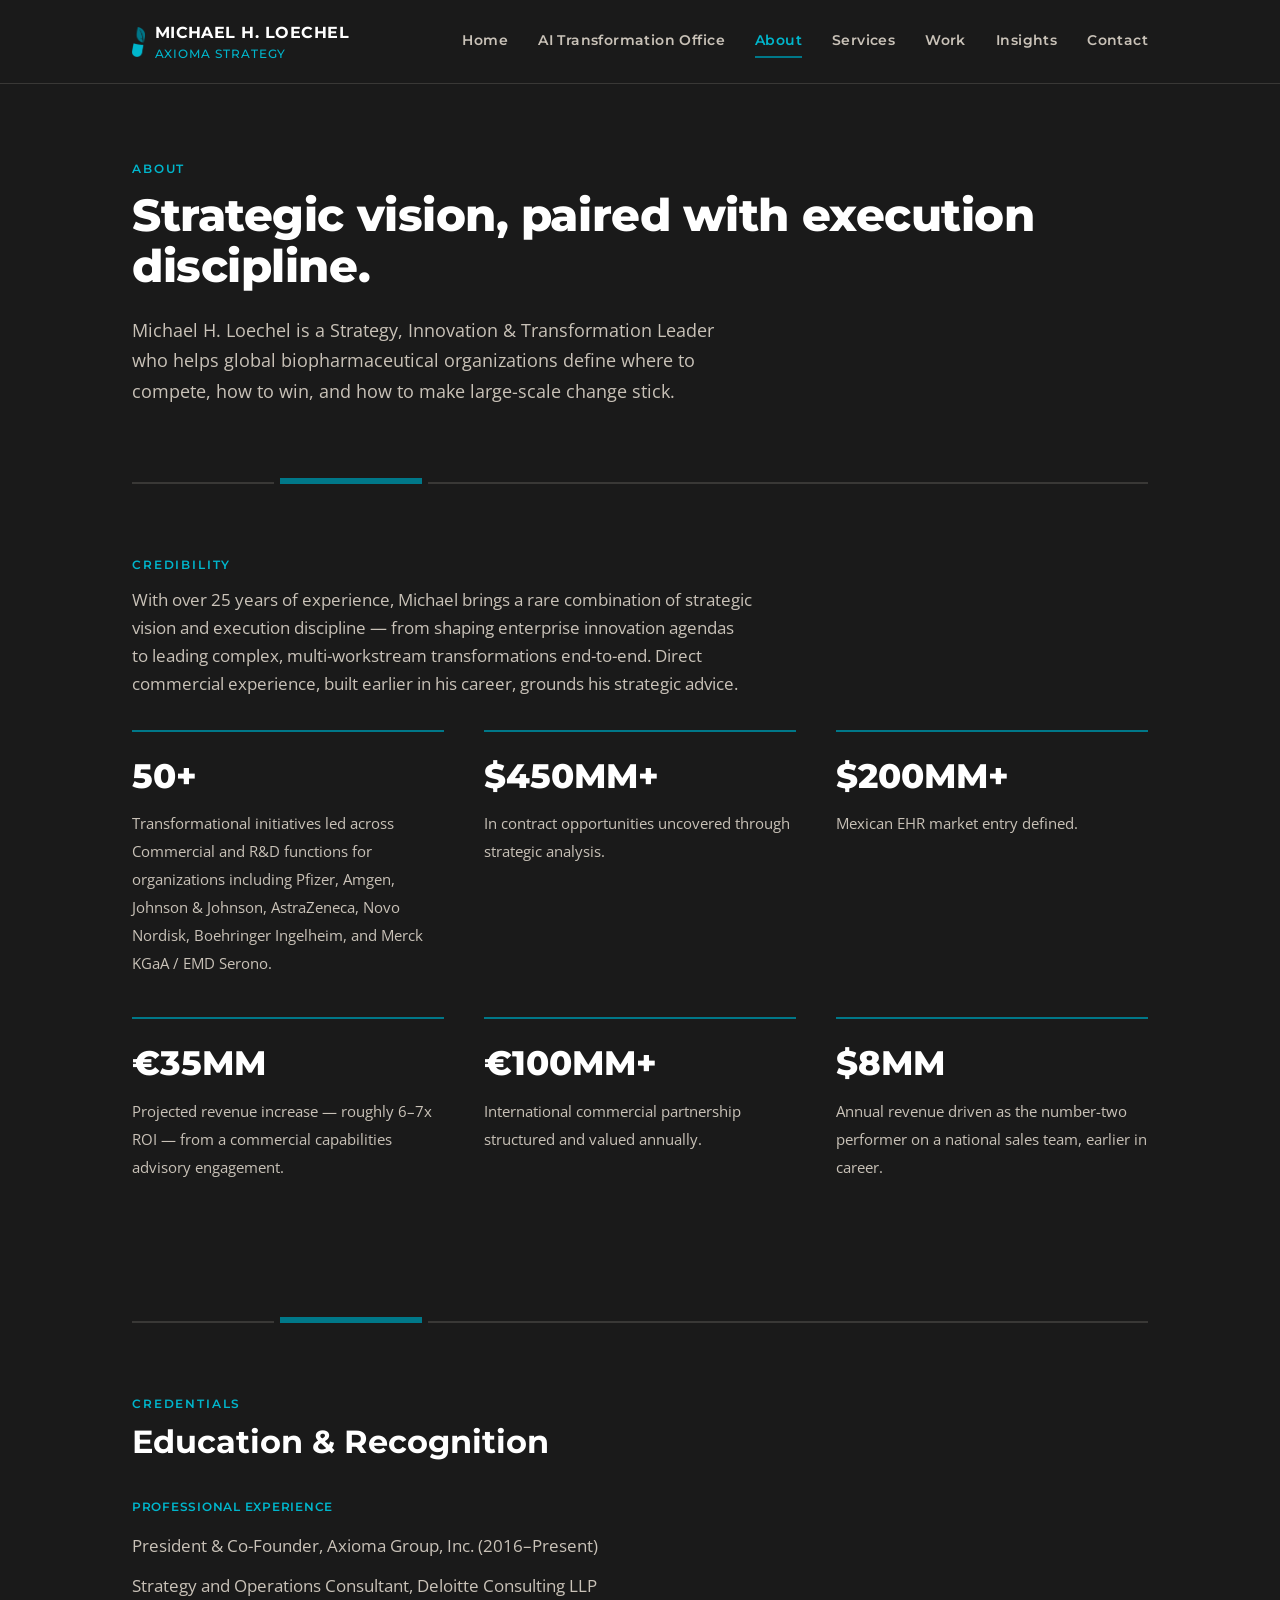
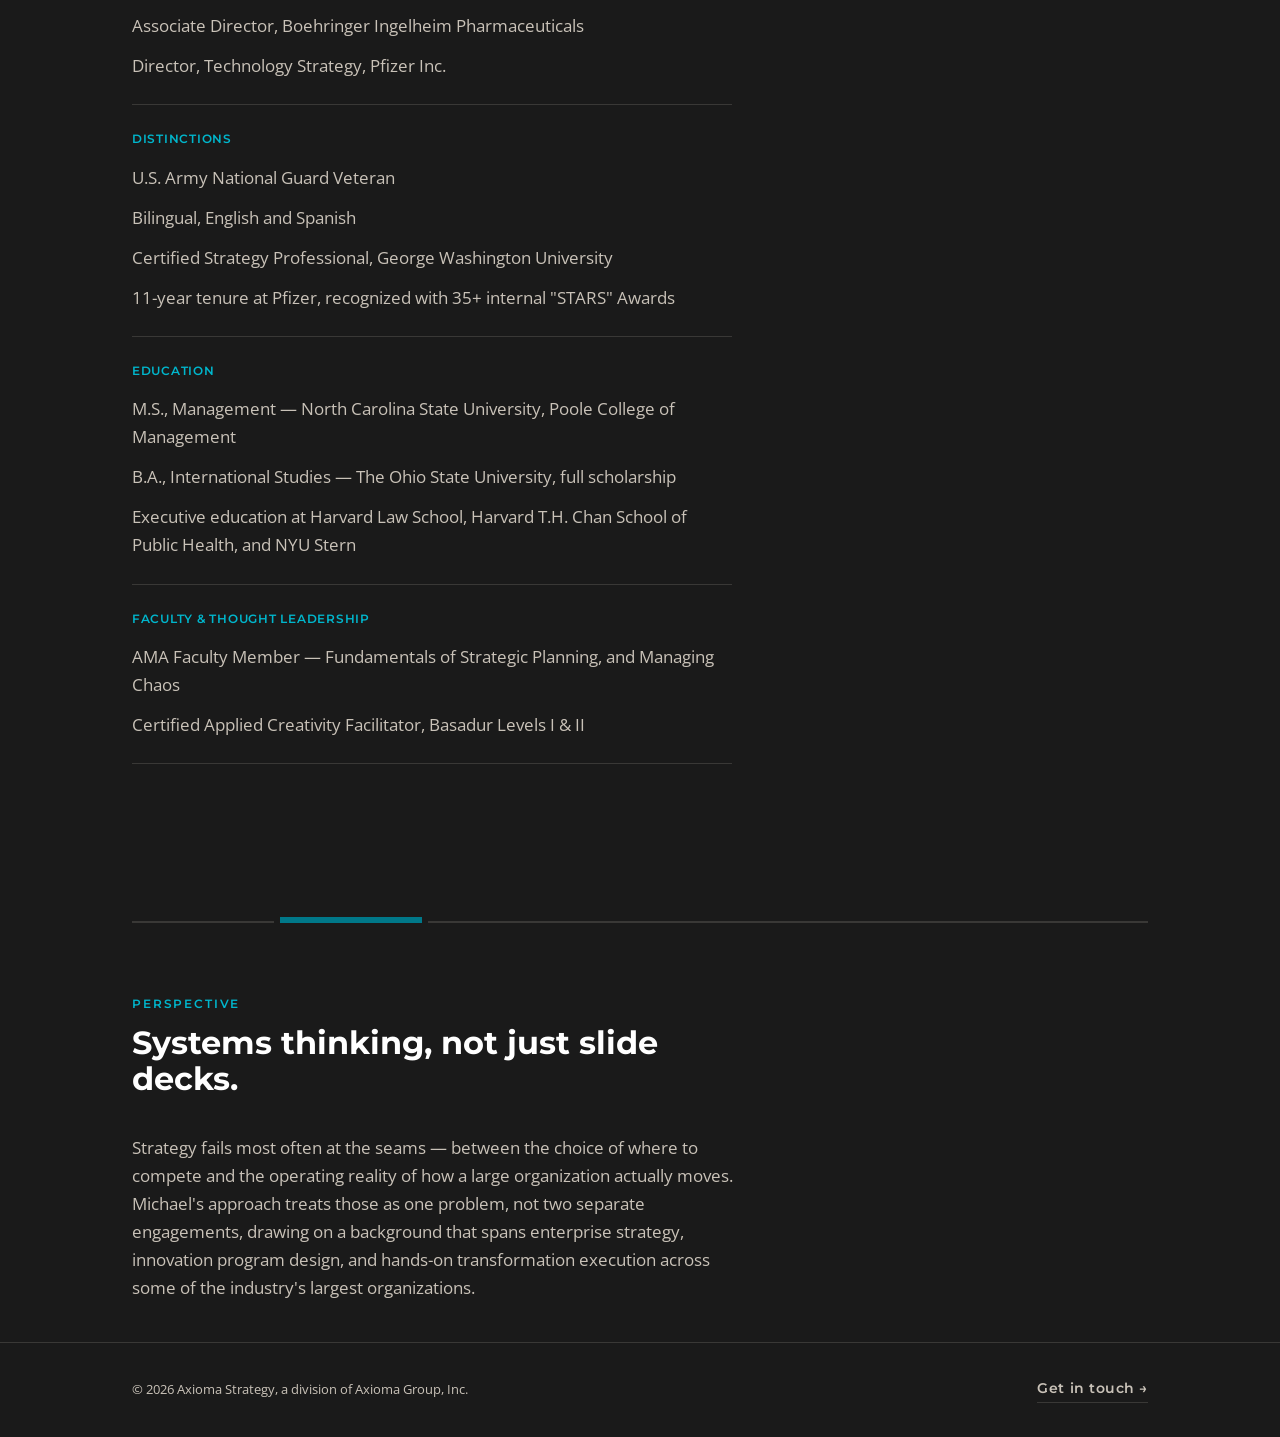
==== commit b51e71d4: "Add files via upload" ====
--- a/about.html
+++ b/about.html
@@ -21,6 +21,7 @@
     </a>
     <nav class="main">
       <a href="index.html">Home</a>
+      <a href="ai-transformation-office.html">AI Transformation Office</a>
       <a href="about.html" class="active">About</a>
       <a href="services.html">Services</a>
       <a href="work.html">Work</a>
--- a/style.css
+++ b/style.css
@@ -220,3 +220,29 @@
 .article-meta{font-size:.88rem;color:var(--text-dim);margin-bottom:2em;}
 .article-byline{margin-top:3em;padding-top:1.4em;border-top:1px solid var(--line);}
 .article-byline p{font-size:.92rem;}
+
+/* ---------- AI Transformation Office ---------- */
+.aito-feature{display:grid;grid-template-columns:1.1fr .9fr;gap:56px;align-items:center;}
+.aito-feature .aito-svg{width:100%;height:auto;max-width:400px;justify-self:center;}
+.aito-sub{font-size:1.15rem;color:var(--text-dim);max-width:46ch;}
+.aito-punch{font-family:'Montserrat',Arial,sans-serif;font-weight:700;font-size:1.25rem;line-height:1.35;color:var(--text);max-width:34ch;margin:0 0 28px 0;}
+.aito-diagram{max-width:760px;margin:0 auto;}
+.aito-diagram .aito-svg{width:100%;height:auto;display:block;}
+.aito-legend{display:flex;flex-wrap:wrap;gap:12px 30px;justify-content:center;margin-top:20px;font-size:.86rem;color:var(--text-dim);}
+.aito-legend span{display:inline-flex;align-items:center;gap:9px;}
+.aito-legend i{display:inline-block;width:12px;height:12px;border-radius:50%;}
+.aito-caption{max-width:62ch;margin:22px auto 0 auto;text-align:center;font-size:.98rem;}
+.pms-grid{display:grid;grid-template-columns:repeat(3,1fr);gap:36px;margin-top:8px;}
+.pms-item{border-top:2px solid var(--copper);padding-top:16px;}
+.pms-item h3{color:var(--copper-bright);font-size:.82rem;letter-spacing:.14em;text-transform:uppercase;margin-bottom:.7em;}
+.pms-item p{font-size:1rem;}
+@media (max-width:760px){
+  .aito-feature{grid-template-columns:1fr;gap:28px;}
+  .aito-feature .aito-svg{order:-1;max-width:300px;}
+  .pms-grid{grid-template-columns:1fr;gap:24px;}
+}
+
+.aito-pill{display:inline-flex;align-items:center;gap:10px;margin-top:26px;padding:7px 16px 7px 8px;border:1px solid rgba(0,120,137,0.6);border-radius:999px;font-family:'Montserrat',Arial,sans-serif;font-weight:600;font-size:.8rem;letter-spacing:.03em;color:var(--text);text-decoration:none;}
+.aito-pill span{background:var(--copper);color:var(--text);border-radius:999px;padding:3px 10px;font-size:.66rem;letter-spacing:.12em;text-transform:uppercase;}
+.aito-pill:hover{border-color:var(--copper-bright);color:var(--copper-bright);text-decoration:none;}
+.aito-pill + .cta-row{margin-top:20px;}
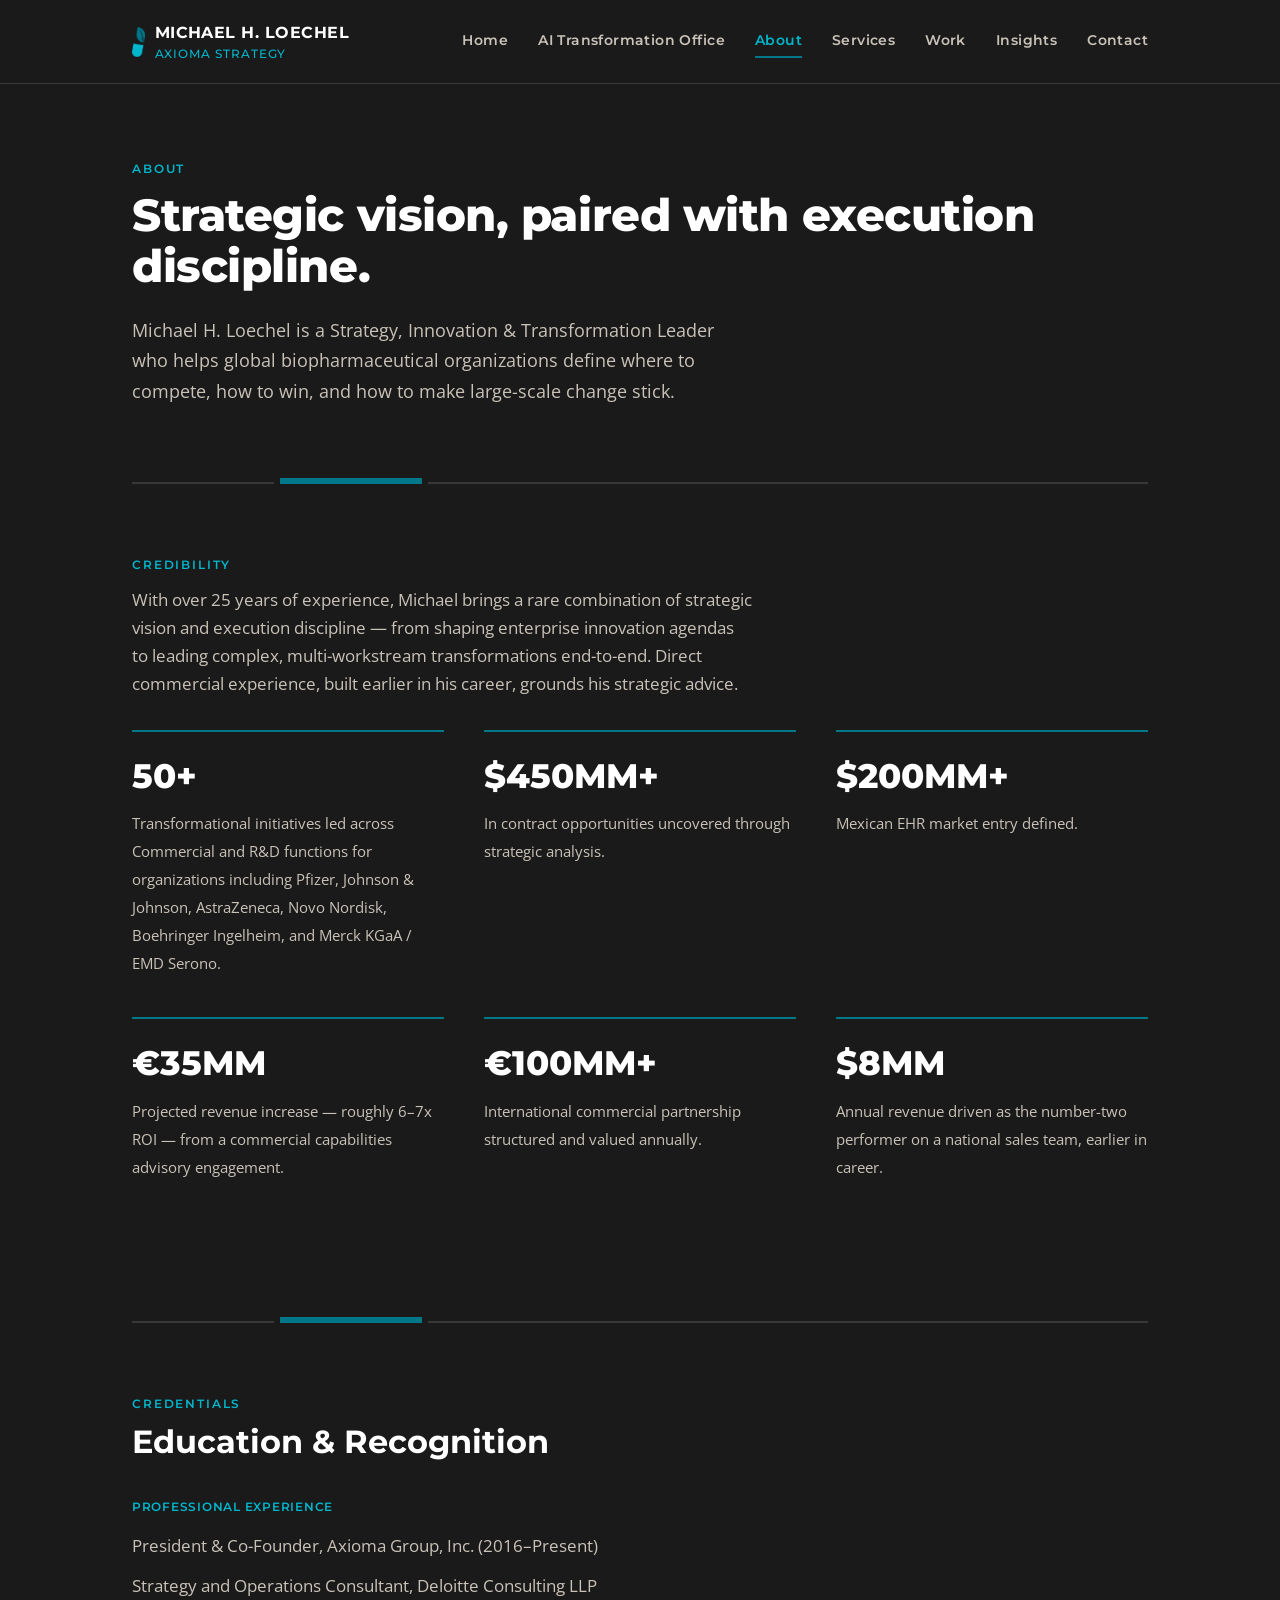
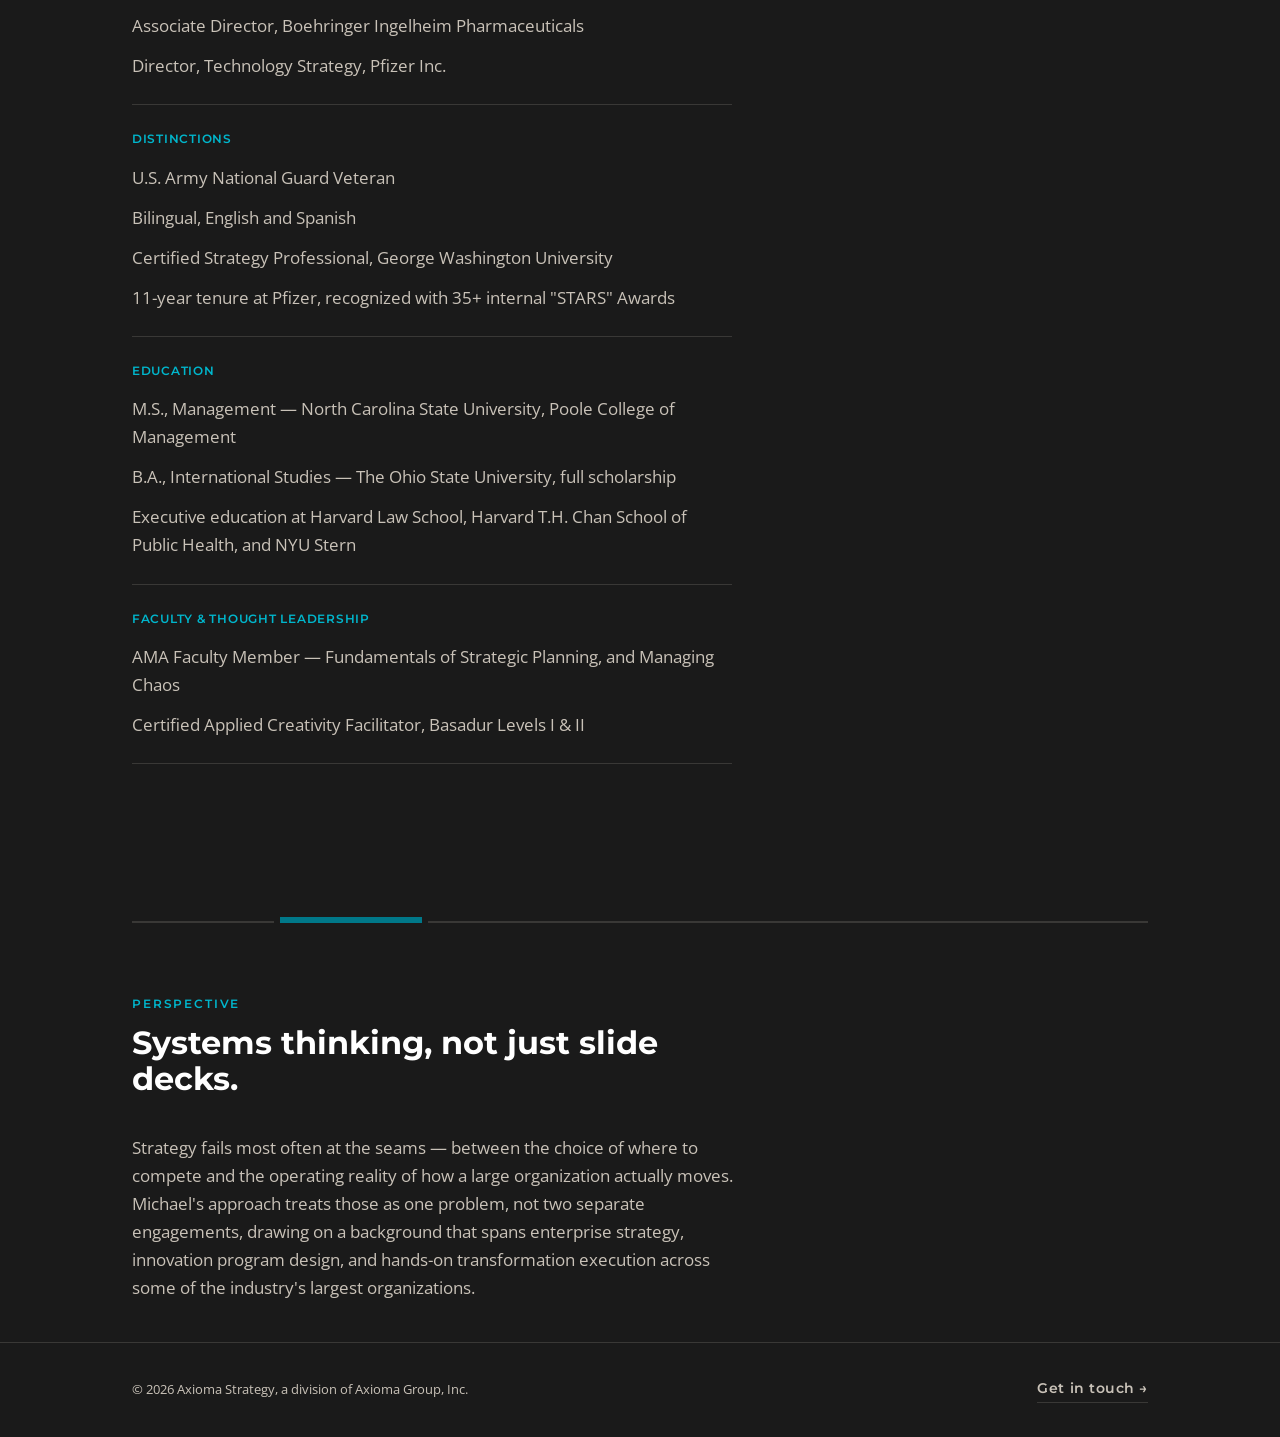
==== commit 1cf90b76: "Update about.html removed Amgen" ====
--- a/about.html
+++ b/about.html
@@ -47,7 +47,7 @@
       <div class="stat-row" style="margin-top:32px;">
         <div class="stat">
           <span class="num">50+</span>
-          <span class="label">Transformational initiatives led across Commercial and R&amp;D functions for organizations including Pfizer, Amgen, Johnson &amp; Johnson, AstraZeneca, Novo Nordisk, Boehringer Ingelheim, and Merck KGaA / EMD Serono.</span>
+          <span class="label">Transformational initiatives led across Commercial and R&amp;D functions for organizations including Pfizer, Johnson &amp; Johnson, AstraZeneca, Novo Nordisk, Boehringer Ingelheim, and Merck KGaA / EMD Serono.</span>
         </div>
         <div class="stat">
           <span class="num">$450MM+</span>
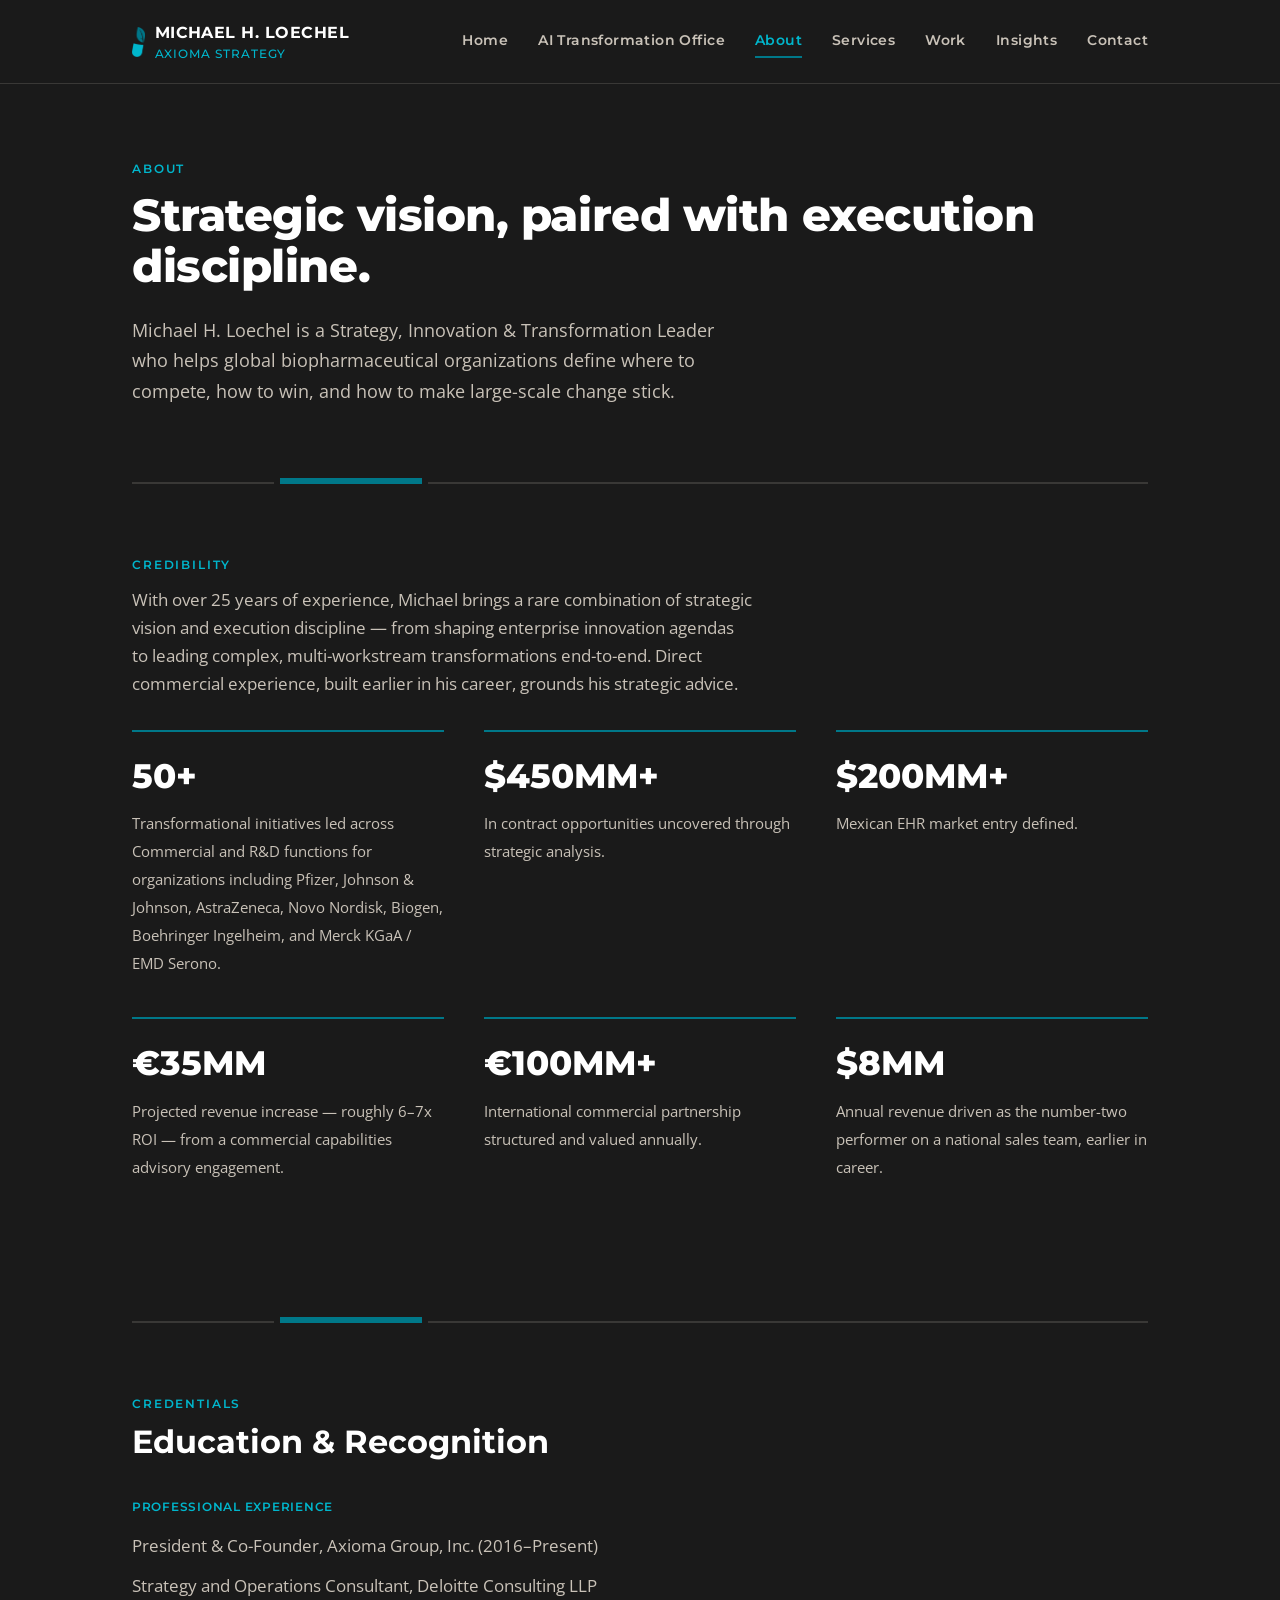
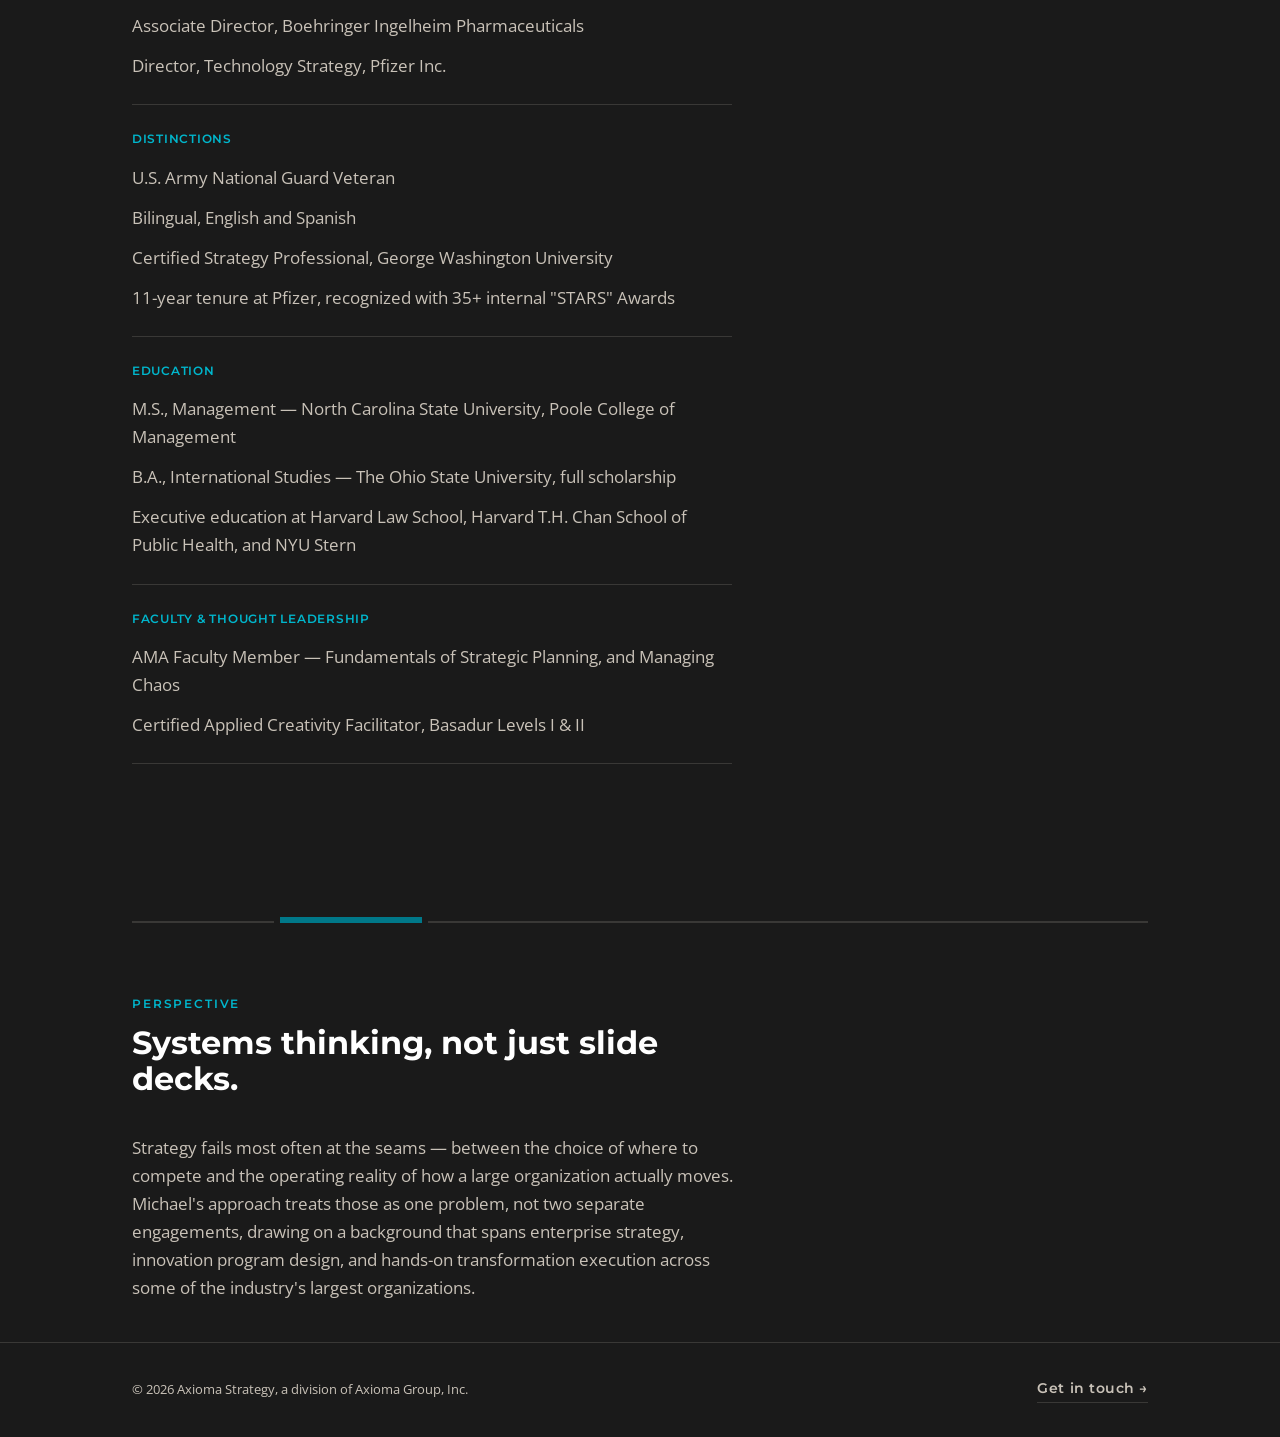
==== commit d13a0087: "Add Biogen to client list on Home and About" ====
--- a/about.html
+++ b/about.html
@@ -47,7 +47,7 @@
       <div class="stat-row" style="margin-top:32px;">
         <div class="stat">
           <span class="num">50+</span>
-          <span class="label">Transformational initiatives led across Commercial and R&amp;D functions for organizations including Pfizer, Johnson &amp; Johnson, AstraZeneca, Novo Nordisk, Boehringer Ingelheim, and Merck KGaA / EMD Serono.</span>
+          <span class="label">Transformational initiatives led across Commercial and R&amp;D functions for organizations including Pfizer, Johnson &amp; Johnson, AstraZeneca, Novo Nordisk, Biogen, Boehringer Ingelheim, and Merck KGaA / EMD Serono.</span>
         </div>
         <div class="stat">
           <span class="num">$450MM+</span>
